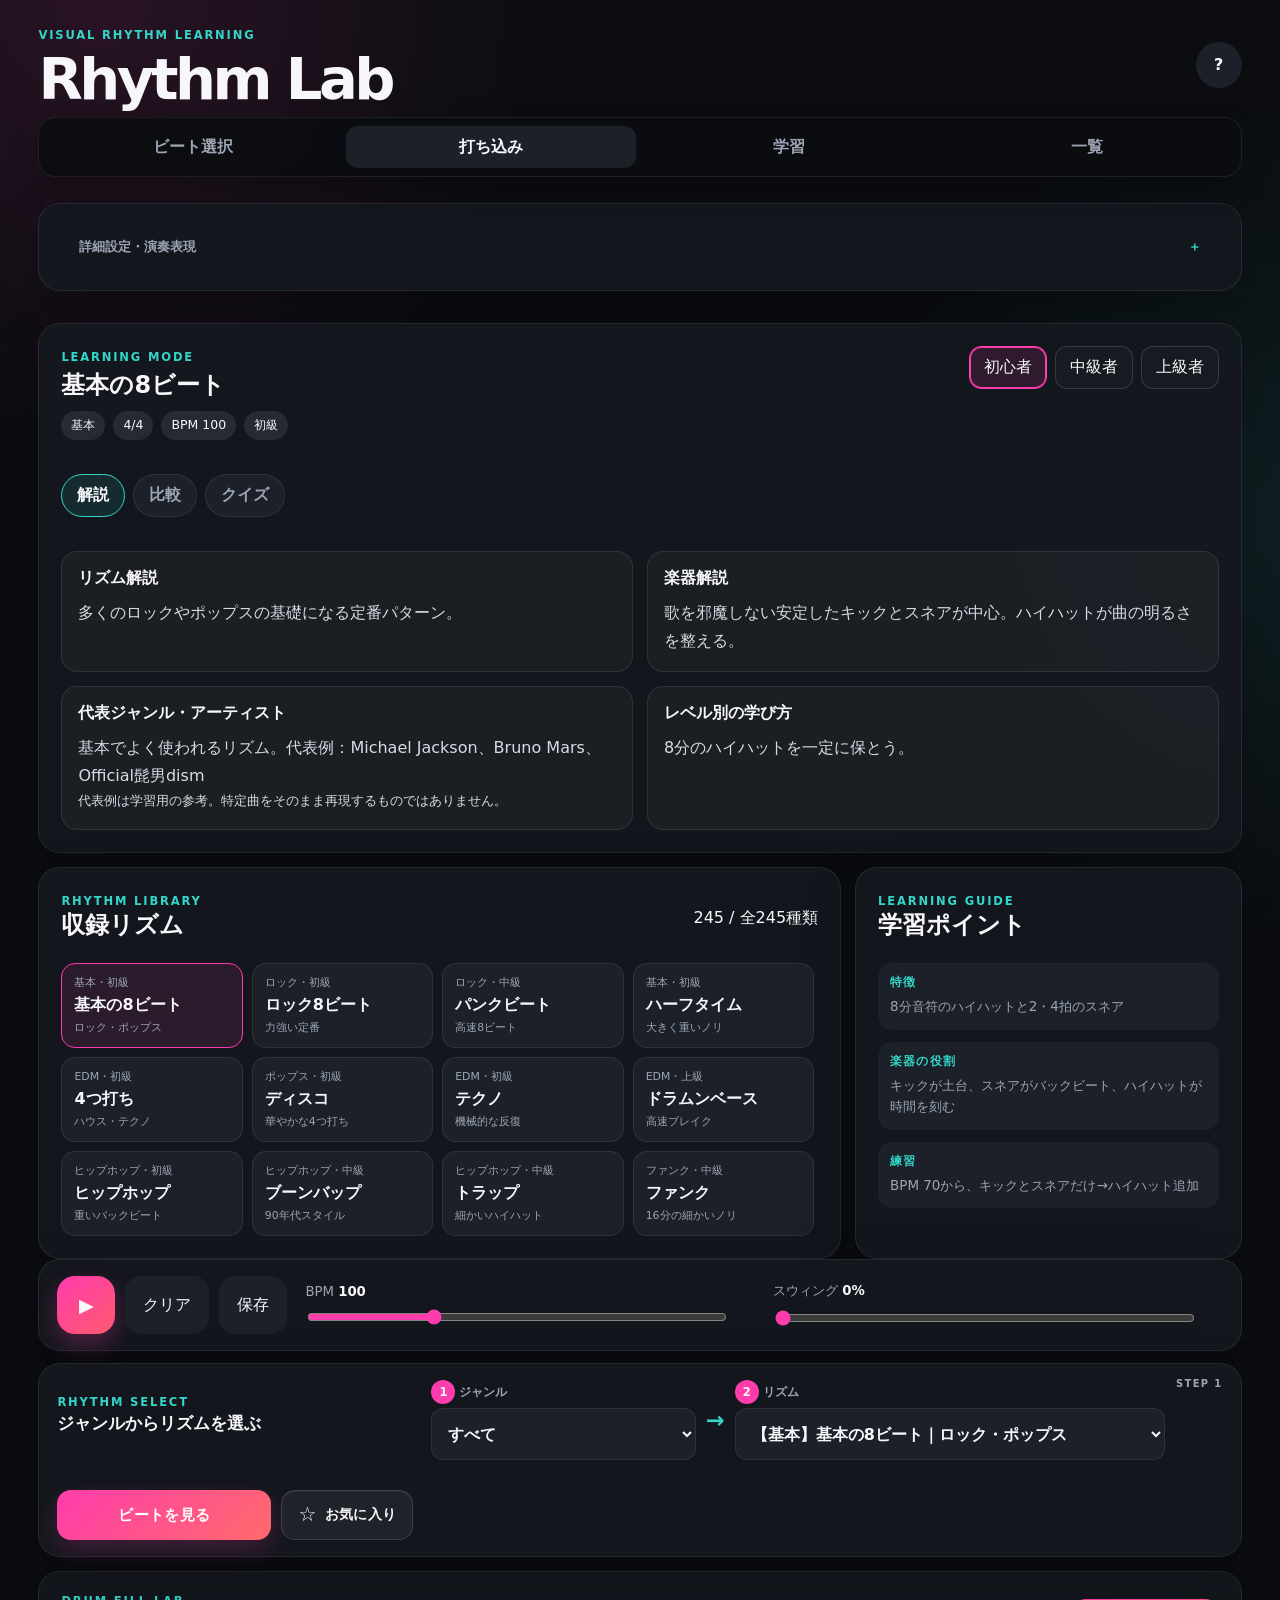
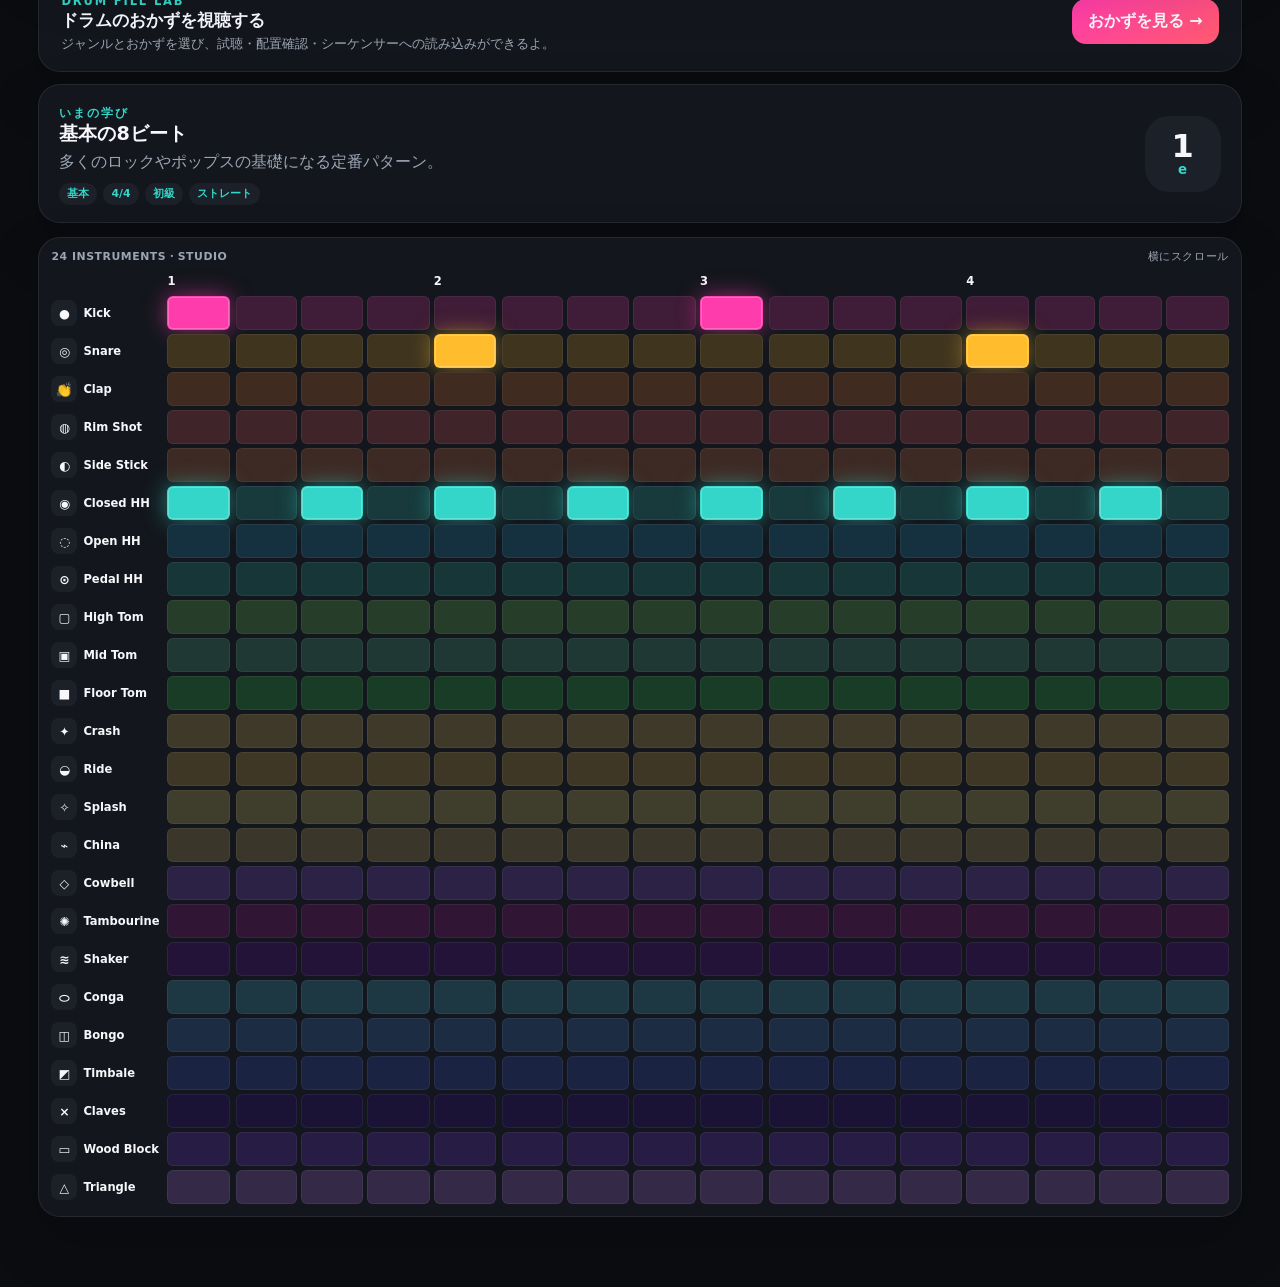
==== index.html @ 7d038de7 "Load expanded sound library" ====
<!doctype html>
<html lang="ja">
<head>
  <meta charset="utf-8">
  <meta name="viewport" content="width=device-width, initial-scale=1, viewport-fit=cover">
  <meta name="theme-color" content="#111318">
  <meta name="description" content="目で見て、聴いて、触って学べるリズム学習ビートマシン">
  <title>Rhythm Lab</title>
  <link rel="stylesheet" href="style.css?v=18">
  <link rel="stylesheet" href="mobile.css?v=18">
  <link rel="stylesheet" href="rhythm-picker.css?v=18">
  <link rel="stylesheet" href="roadmap.css?v=18">
  <link rel="stylesheet" href="performance.css?v=18">
  <link rel="stylesheet" href="learning.css?v=18">
  <link rel="stylesheet" href="ui-cleanup.css?v=18">
  <style>.feature-page-link{display:flex;align-items:center;justify-content:space-between;gap:18px;padding:18px 22px;margin-bottom:14px;text-decoration:none;color:inherit}.feature-page-link p{margin:4px 0 0;color:var(--muted)}.feature-page-link strong:last-child{padding:12px 16px;border-radius:14px;background:linear-gradient(145deg,var(--accent),#ff5a6f);white-space:nowrap}@media(max-width:520px){.feature-page-link{padding:15px;align-items:flex-start}.feature-page-link p{font-size:.78rem}.feature-page-link strong:last-child{padding:10px 12px;font-size:.78rem}}</style>
</head>
<body>
  <div class="app-shell">
    <header class="topbar compact-header"><div><p class="eyebrow">VISUAL RHYTHM LEARNING</p><h1>Rhythm Lab</h1></div><button id="helpButton" class="icon-button" type="button" aria-label="使い方を表示">?</button></header>
    <main>
      <a class="panel feature-page-link" href="fills.html"><div><span class="section-kicker">DRUM FILL LAB</span><h2>選択したビートに合うおかずを生成</h2><p>いま選んでいるリズムを引き継いで、ジャンル・BPM・拍子に合わせたフィルを作るよ。</p></div><strong>開く →</strong></a>
      <section class="panel primary-controls" aria-label="基本操作"><div class="transport-main"><button id="playButton" class="play-button" type="button" aria-label="再生"><span class="play-icon">▶</span><span class="stop-icon">■</span></button><button id="clearButton" class="secondary-button" type="button">クリア</button><button id="saveButton" class="secondary-button" type="button">保存</button></div><label class="control-group bpm-control"><span>BPM <strong id="bpmValue">100</strong></span><input id="bpmInput" type="range" min="50" max="220" value="100"></label><label class="control-group swing-control"><span>スウィング <strong id="swingValue">0%</strong></span><input id="swingInput" type="range" min="0" max="45" value="0"></label></section>
      <section class="panel rhythm-picker simple-picker" aria-label="リズム選択"><div class="picker-title"><span class="section-kicker">RHYTHM SELECT</span><strong>ジャンルからリズムを選ぶ</strong></div><div class="two-stage-picker"><label class="picker-field"><span class="picker-number">1</span><span class="picker-label">ジャンル</span><select id="categorySelect" aria-label="ジャンルを選ぶ"><option value="all">すべて</option></select></label><span class="picker-arrow" aria-hidden="true">→</span><label class="picker-field rhythm-field"><span class="picker-number">2</span><span class="picker-label">リズム</span><select id="presetSelect" aria-label="リズムを選ぶ"></select></label><button id="favoriteButton" class="favorite-button" type="button" aria-pressed="false" aria-label="お気に入り">☆</button></div><button id="viewRhythmButton" class="view-rhythm-button" type="button">リズムを見る</button><input id="presetSearch" type="hidden" value=""></section>
      <section class="lesson-strip panel compact-lesson" aria-live="polite"><div class="lesson-main"><span class="lesson-label">いまの学び</span><h2 id="lessonTitle">自由にビートを作ろう</h2><p id="lessonText">光るマスをタップすると、その位置で音が鳴るよ。</p><div id="lessonTags" class="lesson-tags"></div></div><div class="count-display"><span id="beatCount">1</span><small id="subdivisionCount">e</small></div></section>
      <section class="sequencer-panel panel" aria-label="ステップシーケンサー"><div class="sequencer-toolbar"><strong id="kitSummary">24 INSTRUMENTS</strong><span>横にスクロール</span></div><div id="timeline" class="timeline" aria-hidden="true"></div><div id="sequencer" class="sequencer"></div></section>
      <details class="panel advanced-panel"><summary>詳細設定・演奏表現</summary><div class="advanced-grid"><label class="control-group volume-control"><span>音量 <strong id="volumeValue">80%</strong></span><input id="volumeInput" type="range" min="0" max="100" value="80"></label><label class="select-control"><span>ステップ</span><select id="stepCountSelect"><option value="4">4</option><option value="8">8</option><option value="16" selected>16</option><option value="32">32</option></select></label><label class="select-control"><span>拍子</span><select id="meterSelect"><option value="4/4">4/4</option><option value="3/4">3/4</option><option value="6/8">6/8</option><option value="5/4">5/4</option><option value="7/8">7/8</option></select></label><label class="toggle-control"><input id="metronomeInput" type="checkbox"><span>メトロノーム</span></label></div><div class="performance-controls"><div class="performance-heading"><strong>マスに付ける演奏表現</strong><small>種類を選んでからシーケンサーのマスをタップ</small></div><div class="expression-modes" role="group" aria-label="演奏表現"><button class="expression-button is-selected" data-expression-mode="normal" type="button">通常<span>Normal</span></button><button class="expression-button" data-expression-mode="accent" type="button">アクセント<span>強く鳴らす</span></button><button class="expression-button" data-expression-mode="ghost" type="button">ゴースト<span>弱く鳴らす</span></button><button class="expression-button" data-expression-mode="flam" type="button">フラム<span>2打をずらす</span></button><button class="expression-button" data-expression-mode="roll" type="button">ロール<span>細かく連打</span></button></div><div class="performance-grid"><label class="control-group"><span>ベロシティ <strong id="velocityValue" class="performance-value">100</strong></span><input id="velocityInput" type="range" min="20" max="127" value="100"></label><label class="control-group"><span>Humanize <strong id="humanizeValue" class="performance-value">0%</strong></span><input id="humanizeInput" type="range" min="0" max="100" value="0"></label><label class="select-control"><span>音源ライブラリ</span><select id="drumKitSelect"><option value="studio">Studio</option></select></label></div><div class="expression-legend"><span>白枠＝アクセント</span><span>薄いマス＝ゴースト</span><span>F＝フラム</span><span>R＝ロール</span><span>Closed HHでOpen HHを止める</span></div></div></details>
      <section class="panel learning-hub" aria-label="リズム学習"><div class="learning-header"><div><span class="section-kicker">LEARNING MODE</span><h2 id="learningRhythmTitle">リズム学習</h2><div id="learningMeta" class="learning-meta"></div></div><div class="learning-level-tabs"><button class="learning-level-button is-selected" data-learning-level="beginner">初心者</button><button class="learning-level-button" data-learning-level="intermediate">中級者</button><button class="learning-level-button" data-learning-level="advanced">上級者</button></div></div><div class="learning-grid"><article class="learning-card"><h3>リズム解説</h3><p id="learningRhythmExplanation"></p></article><article class="learning-card"><h3>楽器解説</h3><p id="learningInstrumentExplanation"></p></article><article class="learning-card"><h3>代表ジャンル・アーティスト</h3><p id="learningGenreText"></p><p class="artist-note">代表例は学習用の参考。特定曲をそのまま再現するものではありません。</p></article><article class="learning-card"><h3>レベル別の学び方</h3><p id="learningLevelText"></p></article><article class="learning-card learning-wide"><div class="learning-header"><h3>リズム比較</h3><button id="refreshCompareButton" class="learning-action-button" type="button">別の比較</button></div><div id="compareContent" class="compare-box"></div></article><article class="learning-card learning-wide"><div class="learning-header"><h3>特徴クイズ</h3><button id="newQuizButton" class="learning-action-button" type="button">次の問題</button></div><p id="quizQuestion"></p><div id="quizOptions" class="quiz-options"></div><div id="quizResult" class="quiz-result" aria-live="polite"></div></article></div></section>
      <section class="bottom-grid simplified-bottom"><div class="panel presets-panel"><div class="section-heading"><div><span class="section-kicker">RHYTHM LIBRARY</span><h2>収録リズム</h2></div><span id="rhythmLibrary"></span></div><div id="presetCards" class="preset-cards"></div></div><div class="panel theory-panel"><div class="section-heading"><div><span class="section-kicker">LEARNING GUIDE</span><h2>学習ポイント</h2></div></div><dl class="learning-list"><div><dt>特徴</dt><dd id="featureText">基本の配置を自由に試そう</dd></div><div><dt>楽器の役割</dt><dd id="roleText">キックは土台、スネアは拍の輪郭を作る</dd></div><div><dt>練習</dt><dd id="practiceText">まずはBPM 80から始めよう</dd></div></dl></div></section>
    </main>
  </div>
  <dialog id="rhythmViewDialog" class="rhythm-view-dialog"><div class="rhythm-view-content"><button id="closeRhythmViewButton" class="dialog-close" type="button" aria-label="閉じる">×</button><p class="eyebrow">RHYTHM MAP</p><h2 id="rhythmViewTitle">リズムの配置</h2><p id="rhythmViewDescription" class="rhythm-view-description"></p><div class="rhythm-view-legend"><span><i class="legend-on"></i>鳴る</span><span><i class="legend-off"></i>休み</span></div><div id="rhythmViewGrid" class="rhythm-view-grid"></div></div></dialog>
  <dialog id="helpDialog"><div class="dialog-content"><button id="closeHelpButton" class="dialog-close" type="button">×</button><p class="eyebrow">HOW TO USE</p><h2>使い方</h2><ol><li>リズムを選んで再生・編集</li><li>選択した状態でおかずページを開く</li><li>長さと派手さを選んで生成</li><li>必要なときだけ詳細設定を開く</li></ol><p class="dialog-note">選択中のリズム情報はおかずページへ自動で引き継がれるよ。</p></div></dialog>
  <script src="app.js?v=18"></script><script src="more-presets.js?v=18"></script><script src="expressive-presets.js?v=18"></script><script src="visualizer.js?v=18"></script><script src="performance.js?v=18"></script><script src="sound-library.js?v=18"></script><script src="learning.js?v=18"></script><script src="ui-cleanup.js?v=18"></script><script src="beat-context.js?v=18"></script>
</body>
</html>
---- style.css ----
:root {
  color-scheme: dark;
  --bg: #0b0d11;
  --panel: #15181f;
  --panel-2: #1c2028;
  --text: #f7f7fb;
  --muted: #9da5b4;
  --line: rgba(255, 255, 255, 0.08);
  --accent: #ff3cac;
  --accent-2: #33d6c8;
  --warning: #ffbd2e;
  --green: #38e054;
  --purple: #9c5cff;
  font-family: Inter, ui-sans-serif, system-ui, -apple-system, BlinkMacSystemFont, "Segoe UI", sans-serif;
}

* { box-sizing: border-box; }

body {
  margin: 0;
  min-height: 100vh;
  background:
    radial-gradient(circle at 8% 0%, rgba(255, 60, 172, 0.12), transparent 28rem),
    radial-gradient(circle at 100% 18%, rgba(51, 214, 200, 0.09), transparent 26rem),
    var(--bg);
  color: var(--text);
}

button, input { font: inherit; }
button { color: inherit; }

.app-shell {
  width: min(1500px, 100%);
  margin: 0 auto;
  padding: 24px clamp(14px, 3vw, 42px) 56px;
}

.topbar,
.transport,
.lesson-strip,
.section-heading {
  display: flex;
  align-items: center;
  justify-content: space-between;
  gap: 20px;
}

.topbar { margin-bottom: 18px; }

h1, h2, p { margin-top: 0; }
h1 { margin-bottom: 0; font-size: clamp(2rem, 5vw, 4.6rem); line-height: .9; letter-spacing: -.06em; }
h2 { margin-bottom: 6px; }

.eyebrow,
.section-kicker,
.lesson-label {
  display: inline-block;
  color: var(--accent-2);
  font-size: .72rem;
  font-weight: 800;
  letter-spacing: .16em;
}

.panel {
  border: 1px solid var(--line);
  border-radius: 22px;
  background: rgba(21, 24, 31, 0.92);
  box-shadow: 0 24px 60px rgba(0, 0, 0, .2);
}

.icon-button,
.secondary-button,
.preset-button,
.play-button {
  border: 0;
  cursor: pointer;
  transition: transform .16s ease, filter .16s ease, background .16s ease;
}

button:active { transform: scale(.96); }
button:focus-visible, input:focus-visible { outline: 3px solid rgba(51, 214, 200, .55); outline-offset: 3px; }

.icon-button {
  width: 46px;
  height: 46px;
  border-radius: 50%;
  background: var(--panel-2);
  font-weight: 900;
}

.transport {
  padding: 18px;
  margin-bottom: 14px;
  flex-wrap: wrap;
}

.transport-main { display: flex; gap: 10px; }

.play-button {
  width: 58px;
  height: 58px;
  border-radius: 18px;
  background: linear-gradient(145deg, var(--accent), #ff5a6f);
  box-shadow: 0 10px 24px rgba(255, 60, 172, .28);
  font-size: 1.2rem;
}

.play-button .stop-icon { display: none; }
.play-button.is-playing .play-icon { display: none; }
.play-button.is-playing .stop-icon { display: inline; }

.secondary-button {
  padding: 0 18px;
  border-radius: 16px;
  background: var(--panel-2);
}

.control-group {
  min-width: min(220px, 100%);
  display: grid;
  gap: 8px;
  color: var(--muted);
  font-size: .83rem;
}

.control-group strong { color: var(--text); }
input[type="range"] { width: 100%; accent-color: var(--accent); }

.lesson-strip {
  min-height: 112px;
  padding: 20px 24px;
  margin-bottom: 14px;
}

.lesson-strip p { color: var(--muted); margin-bottom: 0; }

.count-display {
  flex: 0 0 auto;
  width: 76px;
  height: 76px;
  display: grid;
  place-content: center;
  border-radius: 24px;
  background: var(--panel-2);
  text-align: center;
}

.count-display span { font-size: 2rem; font-weight: 900; line-height: 1; }
.count-display small { color: var(--accent-2); font-weight: 800; }

.sequencer-panel {
  overflow-x: auto;
  padding: 18px;
  margin-bottom: 14px;
  scrollbar-color: var(--accent) transparent;
}

.timeline,
.track-row {
  min-width: 980px;
  display: grid;
  grid-template-columns: 138px repeat(16, minmax(42px, 1fr));
  gap: 6px;
}

.timeline { margin-bottom: 8px; color: var(--muted); font-size: .72rem; }
.beat-number { font-weight: 900; color: var(--text); }

.sequencer { display: grid; gap: 8px; }

.track-label {
  display: flex;
  align-items: center;
  gap: 10px;
  padding-right: 10px;
  font-weight: 800;
}

.track-icon {
  width: 38px;
  height: 38px;
  display: grid;
  place-items: center;
  border-radius: 12px;
  background: var(--panel-2);
  font-size: 1.15rem;
}

.step {
  min-height: 54px;
  border: 1px solid rgba(255, 255, 255, .06);
  border-radius: 9px;
  background: color-mix(in srgb, var(--track-color) 19%, #12151b);
  cursor: pointer;
  position: relative;
  transition: transform .08s ease, background .14s ease, box-shadow .14s ease;
}

.step:nth-of-type(4n + 2) { margin-left: 4px; }
.step:hover { filter: brightness(1.18); }
.step.is-active {
  background: var(--track-color);
  box-shadow: inset 0 0 0 1px rgba(255,255,255,.24), 0 0 22px color-mix(in srgb, var(--track-color) 55%, transparent);
}
.step.is-current::after {
  content: "";
  position: absolute;
  inset: -4px;
  border: 2px solid #fff;
  border-radius: 12px;
  pointer-events: none;
}

.bottom-grid {
  display: grid;
  grid-template-columns: 1.35fr .65fr;
  gap: 14px;
}

.presets-panel,
.theory-panel { padding: 22px; }

.preset-buttons {
  display: grid;
  grid-template-columns: repeat(auto-fit, minmax(140px, 1fr));
  gap: 10px;
  margin-top: 18px;
}

.preset-button {
  min-height: 70px;
  padding: 12px;
  border-radius: 16px;
  background: var(--panel-2);
  text-align: left;
  border: 1px solid transparent;
}

.preset-button strong,
.preset-button span { display: block; }
.preset-button span { color: var(--muted); font-size: .76rem; margin-top: 4px; }
.preset-button.is-selected { border-color: var(--accent); background: rgba(255, 60, 172, .1); }

.beat-map {
  display: grid;
  grid-template-columns: repeat(4, 1fr);
  gap: 7px;
  margin: 18px 0;
}

.beat-map div {
  display: grid;
  grid-template-columns: repeat(4, 1fr);
  gap: 3px;
}

.beat-map span,
.beat-map strong {
  display: grid;
  place-items: center;
  aspect-ratio: 1;
  border-radius: 7px;
  background: var(--panel-2);
  font-size: .7rem;
}

.beat-map strong { background: var(--accent); }
.theory-panel p { color: var(--muted); margin-bottom: 0; line-height: 1.75; }

dialog {
  width: min(520px, calc(100% - 28px));
  border: 1px solid var(--line);
  border-radius: 24px;
  padding: 0;
  background: #171a21;
  color: var(--text);
}

dialog::backdrop { background: rgba(0, 0, 0, .72); backdrop-filter: blur(8px); }
.dialog-content { padding: 30px; position: relative; }
.dialog-close { position: absolute; top: 14px; right: 14px; border: 0; background: transparent; color: white; font-size: 1.7rem; cursor: pointer; }
.dialog-content li { margin: 12px 0; line-height: 1.6; }
.dialog-note { color: var(--muted); margin-bottom: 0; }

@media (max-width: 820px) {
  .app-shell { padding-top: 18px; }
  .topbar { align-items: flex-start; }
  .transport { align-items: stretch; }
  .control-group { flex: 1 1 180px; }
  .volume-control { display: none; }
  .lesson-strip { align-items: flex-start; }
  .lesson-strip p { font-size: .88rem; }
  .count-display { width: 62px; height: 62px; border-radius: 18px; }
  .bottom-grid { grid-template-columns: 1fr; }
}

@media (max-width: 520px) {
  h1 { font-size: 2.55rem; }
  .eyebrow { font-size: .62rem; }
  .transport-main { width: 100%; }
  .secondary-button { flex: 1; }
  .lesson-strip { padding: 17px; }
  .lesson-strip h2 { font-size: 1.08rem; }
  .lesson-strip p { max-width: 250px; }
  .sequencer-panel { padding: 12px; border-radius: 18px; }
  .timeline, .track-row { min-width: 830px; grid-template-columns: 112px repeat(16, 39px); gap: 5px; }
  .step { min-height: 48px; }
  .track-label { font-size: .82rem; }
  .track-icon { width: 32px; height: 32px; }
}
---- mobile.css ----
@media (max-width: 520px) {
  body { overflow-x: hidden; }
  .app-shell { padding: 12px 8px 36px; }
  .topbar { margin-bottom: 10px; padding: 0 4px; }
  h1 { font-size: 2.1rem; }
  .eyebrow { display: none; }
  .icon-button { width: 40px; height: 40px; }

  .transport {
    display: grid;
    grid-template-columns: 1fr 1fr;
    gap: 12px;
    padding: 12px;
    border-radius: 16px;
  }
  .transport-main { grid-column: 1 / -1; width: 100%; }
  .play-button { width: 54px; height: 54px; border-radius: 15px; }
  .secondary-button { flex: 1; }
  .control-group { min-width: 0; width: 100%; }
  .control-group span { font-size: .78rem; }

  .lesson-strip {
    min-height: 0;
    padding: 14px;
    gap: 10px;
    border-radius: 16px;
  }
  .lesson-strip h2 { font-size: 1rem; margin-bottom: 4px; }
  .lesson-strip p { max-width: none; font-size: .78rem; line-height: 1.45; }
  .lesson-label { font-size: .58rem; }
  .count-display { width: 54px; height: 54px; border-radius: 15px; }
  .count-display span { font-size: 1.55rem; }

  .sequencer-panel {
    margin-left: -8px;
    margin-right: -8px;
    padding: 10px 8px 14px;
    border-left: 0;
    border-right: 0;
    border-radius: 0;
    scroll-snap-type: x proximity;
    -webkit-overflow-scrolling: touch;
  }
  .timeline, .track-row {
    min-width: 676px;
    grid-template-columns: 52px repeat(16, 34px);
    gap: 4px;
  }
  .timeline > div:first-child,
  .track-label {
    position: sticky;
    left: 0;
    z-index: 4;
    background: #15181f;
  }
  .timeline > div:first-child::after {
    content: "横にスワイプ";
    display: block;
    width: 46px;
    color: var(--muted);
    font-size: .52rem;
    line-height: 1.1;
  }
  .track-label {
    justify-content: center;
    padding: 0 5px 0 0;
    box-shadow: 8px 0 12px rgba(11, 13, 17, .75);
  }
  .track-label > span:last-child { display: none; }
  .track-icon { width: 36px; height: 36px; border-radius: 10px; font-size: 1rem; }
  .step { min-height: 44px; border-radius: 8px; touch-action: manipulation; }
  .step:nth-of-type(4n + 2) { margin-left: 3px; }

  .presets-panel, .theory-panel { padding: 16px; border-radius: 16px; }
  .preset-buttons {
    display: flex;
    overflow-x: auto;
    gap: 8px;
    margin: 12px -4px 0;
    padding: 0 4px 6px;
    scroll-snap-type: x mandatory;
  }
  .preset-button {
    flex: 0 0 132px;
    min-height: 62px;
    scroll-snap-align: start;
  }
  .preset-button strong { font-size: .86rem; }
  .preset-button span { font-size: .68rem; }
  .theory-panel { display: none; }
}
---- rhythm-picker.css ----
.rhythm-picker{display:grid;grid-template-columns:minmax(150px,.45fr) minmax(240px,1fr);align-items:center;gap:18px;padding:18px 22px;margin-bottom:14px}.rhythm-picker label{display:grid;gap:4px}.rhythm-picker label strong{font-size:1.05rem}.rhythm-picker select{width:100%;min-height:52px;border:1px solid rgba(255,255,255,.12);border-radius:15px;padding:0 44px 0 16px;background:#1c2028;color:#f7f7fb;font:inherit;font-weight:800;cursor:pointer;outline:none}.rhythm-picker select:focus{border-color:#33d6c8;box-shadow:0 0 0 3px rgba(51,214,200,.18)}.rhythm-library{margin-top:14px;padding:14px 16px;border-radius:14px;background:#1c2028;color:#9da5b4;line-height:1.7}.rhythm-library::first-line{color:#f7f7fb;font-weight:800}@media(max-width:520px){.rhythm-picker{grid-template-columns:1fr;gap:10px;padding:12px;border-radius:16px}.rhythm-picker label{display:flex;align-items:center;justify-content:space-between}.rhythm-picker label strong{font-size:.94rem}.rhythm-picker .section-kicker{font-size:.56rem}.rhythm-picker select{min-height:50px;font-size:.92rem;padding-left:13px}.rhythm-library{font-size:.78rem;margin-top:10px;padding:11px 12px}.presets-panel{display:block}}
---- roadmap.css ----
.compact-header{margin-bottom:12px}.compact-header h1{font-size:clamp(2rem,5vw,3.6rem)}.primary-controls{display:grid;grid-template-columns:auto minmax(180px,1fr) minmax(180px,1fr);align-items:center;gap:18px;padding:16px 18px;margin-bottom:12px}.bpm-control,.swing-control{max-width:420px}.simple-picker{padding:16px 18px;margin-bottom:12px}.picker-title{display:grid;gap:3px;margin-bottom:12px}.two-stage-picker{display:grid;grid-template-columns:minmax(150px,.8fr) auto minmax(220px,1.3fr) 48px;gap:10px;align-items:end}.picker-field{display:grid;grid-template-columns:24px 1fr;gap:5px 8px;align-items:center}.picker-field select{grid-column:1/-1;width:100%;border:1px solid var(--line);border-radius:12px;background:var(--panel-2);color:var(--text);padding:12px}.picker-number{display:grid;place-items:center;width:24px;height:24px;border-radius:50%;background:var(--accent);font-size:.72rem;font-weight:900}.picker-label{color:var(--muted);font-size:.78rem;font-weight:800}.picker-arrow{align-self:center;color:var(--accent-2);font-size:1.4rem;font-weight:900}.favorite-button{height:44px;border:1px solid var(--line);border-radius:12px;background:var(--panel-2);color:var(--warning);font-size:1.25rem;cursor:pointer}.favorite-button[aria-pressed=true]{border-color:var(--warning);background:rgba(255,189,46,.12)}.view-rhythm-button{width:100%;margin-top:12px;padding:13px 16px;border:0;border-radius:14px;background:linear-gradient(135deg,var(--accent),#ff6b6b);color:#fff;font-weight:900;cursor:pointer;box-shadow:0 10px 24px rgba(255,60,172,.2)}.advanced-panel{margin-top:12px}.advanced-panel>summary{cursor:pointer;color:var(--muted);font-weight:800;font-size:.82rem}.compact-lesson{min-height:auto;padding:17px 20px}.compact-lesson h2{font-size:1.2rem;margin-bottom:5px}.lesson-main{min-width:0}.lesson-tags{display:flex;flex-wrap:wrap;gap:6px;margin-top:10px}.lesson-tags span{padding:4px 8px;border-radius:999px;background:var(--panel-2);color:var(--accent-2);font-size:.68rem;font-weight:800}.sequencer-toolbar{display:flex;justify-content:space-between;gap:12px;margin-bottom:8px;color:var(--muted);font-size:.68rem;letter-spacing:.05em}.timeline,.track-row{grid-template-columns:112px repeat(var(--steps),minmax(32px,1fr));gap:4px}.sequencer{gap:4px}.track-label{gap:6px;padding-right:5px;font-size:.72rem;line-height:1.05;white-space:nowrap;overflow:hidden}.track-icon{width:26px;height:26px;border-radius:8px;font-size:.78rem;flex:0 0 26px}.step{min-height:34px;border-radius:6px}.step:nth-of-type(4n + 2){margin-left:2px}.step.is-current::after{inset:-2px;border-width:1px;border-radius:8px}.sequencer-panel{padding:12px}.advanced-panel{padding:16px 18px;margin-bottom:12px}.advanced-panel[open]>summary{margin-bottom:15px;color:var(--text)}.advanced-grid{display:grid;grid-template-columns:repeat(4,minmax(130px,1fr));gap:14px;align-items:end}.select-control{display:grid;gap:6px;color:var(--muted);font-size:.78rem}.select-control select{width:100%;border:1px solid var(--line);border-radius:12px;background:var(--panel-2);color:var(--text);padding:12px}.toggle-control{display:flex;align-items:center;gap:8px;min-height:44px;color:var(--muted);font-size:.82rem}.preset-cards{display:grid;grid-template-columns:repeat(auto-fit,minmax(150px,1fr));gap:9px;margin-top:16px}.preset-card{padding:12px;border:1px solid var(--line);border-radius:14px;background:var(--panel-2);color:var(--text);text-align:left;cursor:pointer}.preset-card span,.preset-card small{display:block;color:var(--muted);font-size:.68rem}.preset-card strong{display:block;margin:5px 0}.preset-card.is-selected{border-color:var(--accent);background:rgba(255,60,172,.1)}.learning-list{display:grid;gap:12px;margin:16px 0 0}.learning-list div{padding:12px;border-radius:14px;background:var(--panel-2)}.learning-list dt{color:var(--accent-2);font-size:.72rem;font-weight:900;letter-spacing:.1em}.learning-list dd{margin:6px 0 0;color:var(--muted);line-height:1.6;font-size:.84rem}.simplified-bottom{margin-top:0}.rhythm-view-dialog{width:min(1100px,calc(100% - 20px));max-height:90vh}.rhythm-view-content{padding:26px;position:relative;overflow:auto;max-height:90vh}.rhythm-view-description{color:var(--muted);line-height:1.6}.rhythm-view-legend{display:flex;gap:16px;margin:14px 0;color:var(--muted);font-size:.78rem}.rhythm-view-legend span{display:flex;align-items:center;gap:6px}.rhythm-view-legend i{width:14px;height:14px;border-radius:4px;background:#20242c}.rhythm-view-legend .legend-on{background:var(--accent)}.rhythm-view-grid{overflow-x:auto;padding-bottom:8px}.rhythm-view-timeline,.rhythm-view-row{min-width:max-content;display:grid;grid-template-columns:120px repeat(var(--view-steps),34px);gap:4px}.rhythm-view-timeline{margin-bottom:6px;color:var(--muted);font-size:.65rem}.rhythm-view-timeline span{display:grid;place-items:center;min-height:22px}.rhythm-view-timeline .is-beat{color:#fff;font-weight:900}.rhythm-view-row{margin-bottom:5px}.rhythm-view-label{display:flex;align-items:center;gap:8px;padding-right:6px;font-size:.75rem}.rhythm-view-label>span{display:grid;place-items:center;width:26px;height:26px;border-radius:7px;background:var(--panel-2)}.rhythm-view-cell{display:grid;place-items:center;min-height:34px;border-radius:7px;background:#20242c;color:#fff;font-size:.62rem}.rhythm-view-cell.is-on{background:var(--track-color);box-shadow:0 0 14px color-mix(in srgb,var(--track-color) 45%,transparent)}@media(max-width:900px){.primary-controls{grid-template-columns:auto 1fr}.swing-control{grid-column:2}.advanced-grid{grid-template-columns:1fr 1fr}.toggle-control{grid-column:1/-1}.sequencer-toolbar{align-items:flex-start}}@media(max-width:620px){.app-shell{padding-left:8px;padding-right:8px}.primary-controls{grid-template-columns:1fr;gap:14px}.swing-control{grid-column:auto}.transport-main{width:100%}.play-button{flex:0 0 58px}.secondary-button{flex:1}.two-stage-picker{grid-template-columns:1fr 28px 1fr 44px;gap:7px}.picker-field{grid-template-columns:20px 1fr;gap:4px 6px}.picker-number{width:20px;height:20px;font-size:.64rem}.picker-field select{padding:10px 8px;font-size:.8rem}.picker-arrow{font-size:1.1rem}.compact-lesson{align-items:flex-start}.compact-lesson .count-display{width:52px;height:52px}.timeline,.track-row{grid-template-columns:82px repeat(var(--steps),30px);gap:3px;min-width:max-content}.track-label{font-size:.62rem;gap:4px;padding-right:2px}.track-icon{width:22px;height:22px;flex-basis:22px;border-radius:6px;font-size:.68rem}.step{min-height:30px;border-radius:5px}.sequencer{gap:3px}.sequencer-panel{padding:8px}.advanced-grid{grid-template-columns:1fr}.toggle-control{grid-column:auto}.preset-cards{grid-template-columns:1fr 1fr}.simplified-bottom{grid-template-columns:1fr}.theory-panel{order:-1}.rhythm-view-content{padding:20px 12px}.rhythm-view-timeline,.rhythm-view-row{grid-template-columns:84px repeat(var(--view-steps),28px);gap:3px}.rhythm-view-cell{min-height:28px}.rhythm-view-label{font-size:.62rem;gap:4px}.rhythm-view-label>span{width:22px;height:22px}}@media(max-width:430px){.two-stage-picker{grid-template-columns:1fr}.picker-arrow{display:none}.favorite-button{width:100%}}
---- performance.css ----
.performance-controls{margin-top:14px;padding-top:14px;border-top:1px solid rgba(255,255,255,.08)}
.performance-heading{display:flex;align-items:center;justify-content:space-between;gap:12px;margin-bottom:12px}.performance-heading strong{font-size:.95rem}.performance-heading small{color:var(--muted,#969cab)}
.expression-modes{display:grid;grid-template-columns:repeat(5,minmax(76px,1fr));gap:8px;margin-bottom:12px}.expression-button{min-height:42px;border:1px solid rgba(255,255,255,.12);border-radius:12px;background:rgba(255,255,255,.045);color:inherit;font-weight:700;cursor:pointer}.expression-button.is-selected{border-color:#ff3cac;background:rgba(255,60,172,.16);box-shadow:0 0 0 1px rgba(255,60,172,.25) inset}.expression-button span{display:block;font-size:.68rem;font-weight:500;opacity:.72;margin-top:2px}
.performance-grid{display:grid;grid-template-columns:repeat(3,minmax(150px,1fr));gap:12px}.performance-grid label{min-width:0}.performance-value{font-variant-numeric:tabular-nums}
.step[data-expression="accent"]{box-shadow:inset 0 0 0 2px #fff,0 0 10px var(--track-color)}.step[data-expression="ghost"]{opacity:.48}.step[data-expression="flam"]::after{content:'F';font-size:.56rem;font-weight:900}.step[data-expression="roll"]::after{content:'R';font-size:.56rem;font-weight:900}.step[data-velocity-level="high"]{transform:scale(.96)}.step[data-velocity-level="low"]{opacity:.62}.step.is-current{transform:translateY(-2px)}
.expression-legend{display:flex;flex-wrap:wrap;gap:8px;margin-top:10px;color:var(--muted,#969cab);font-size:.74rem}.expression-legend span{padding:5px 8px;border-radius:999px;background:rgba(255,255,255,.05)}
@media(max-width:760px){.expression-modes{grid-template-columns:repeat(2,1fr)}.expression-button:first-child{grid-column:1/-1}.performance-grid{grid-template-columns:1fr}.performance-heading{align-items:flex-start;flex-direction:column}.performance-controls{padding-top:12px}}
---- learning.css ----
.learning-hub{display:grid;gap:18px;margin-top:18px}.learning-header{display:flex;justify-content:space-between;gap:16px;align-items:flex-start}.learning-header h2{margin:.25rem 0 0}.learning-level-tabs,.learning-actions{display:flex;flex-wrap:wrap;gap:8px}.learning-level-button,.learning-action-button,.quiz-option{border:1px solid rgba(255,255,255,.14);background:#171a20;color:#f7f8fb;border-radius:12px;padding:10px 14px;cursor:pointer}.learning-level-button.is-selected,.learning-action-button.is-selected,.quiz-option.is-correct{border-color:#ff3cac;box-shadow:0 0 0 1px #ff3cac inset;background:rgba(255,60,172,.12)}.learning-grid{display:grid;grid-template-columns:repeat(2,minmax(0,1fr));gap:14px}.learning-card{background:rgba(255,255,255,.035);border:1px solid rgba(255,255,255,.09);border-radius:16px;padding:16px}.learning-card h3{margin:0 0 10px;font-size:1rem}.learning-card p{margin:0;line-height:1.75;color:#d8dbe3}.learning-card ul{margin:0;padding-left:1.2rem;color:#d8dbe3;line-height:1.75}.learning-wide{grid-column:1/-1}.compare-box{display:grid;grid-template-columns:1fr auto 1fr;gap:14px;align-items:center}.compare-rhythm{border:1px solid rgba(255,255,255,.1);border-radius:14px;padding:14px}.compare-rhythm strong{display:block;margin-bottom:6px}.compare-vs{font-weight:800;color:#ffbd2e}.quiz-options{display:grid;gap:8px;margin-top:12px}.quiz-result{min-height:1.5em;margin-top:10px;font-weight:700}.quiz-option:disabled{cursor:default;opacity:.85}.learning-meta{display:flex;flex-wrap:wrap;gap:8px;margin-top:10px}.learning-meta span{background:#252a33;border-radius:999px;padding:6px 10px;font-size:.78rem}.artist-note{font-size:.82rem;color:#aeb4c1;margin-top:8px}@media(max-width:760px){.learning-header{display:grid}.learning-grid{grid-template-columns:1fr}.learning-wide{grid-column:auto}.compare-box{grid-template-columns:1fr}.compare-vs{text-align:center}}
---- ui-cleanup.css ----
.section-nav{position:sticky;top:8px;z-index:30;display:grid;grid-template-columns:repeat(4,1fr);gap:8px;margin:0 0 14px;padding:8px;border:1px solid var(--line);border-radius:18px;background:rgba(11,13,17,.88);backdrop-filter:blur(16px);box-shadow:0 12px 28px rgba(0,0,0,.22)}.section-nav button{min-height:42px;border:0;border-radius:12px;background:transparent;color:var(--muted);font-weight:800;cursor:pointer}.section-nav button:hover,.section-nav button.is-active{background:var(--panel-2);color:var(--text)}.primary-controls{margin-bottom:14px}.rhythm-picker{margin-bottom:14px}.sequencer-toolbar{position:sticky;left:0;display:flex;justify-content:space-between;align-items:center;gap:12px;margin-bottom:10px}.advanced-panel{margin-bottom:14px}.advanced-panel summary{padding:18px 22px;cursor:pointer;font-weight:900;list-style:none}.advanced-panel summary::-webkit-details-marker{display:none}.advanced-panel summary::after{content:'＋';float:right;color:var(--accent-2)}.advanced-panel[open] summary::after{content:'−'}.advanced-panel>.advanced-grid,.advanced-panel>.performance-controls{margin-left:18px;margin-right:18px}.advanced-panel>.performance-controls{margin-bottom:18px}.learning-hub{padding:22px;margin-bottom:14px}.learning-mode-switch{display:flex;gap:8px;flex-wrap:wrap;margin:16px 0}.learning-mode-switch button{border:1px solid var(--line);border-radius:999px;background:var(--panel-2);padding:10px 15px;color:var(--muted);font-weight:800;cursor:pointer}.learning-mode-switch button.is-selected{border-color:var(--accent-2);color:var(--text);background:rgba(51,214,200,.1)}.learning-card[hidden]{display:none!important}.library-toggle{display:none;width:100%;margin-top:12px;border:1px solid var(--line);border-radius:14px;background:var(--panel-2);padding:12px;color:var(--text);font-weight:800}.bottom-grid{margin-top:0}.preset-cards{max-height:440px;overflow:auto;padding-right:4px}.panel-anchor{scroll-margin-top:82px}@media(max-width:820px){.section-nav{top:6px;grid-template-columns:repeat(4,1fr);padding:6px;border-radius:15px}.section-nav button{min-height:38px;font-size:.76rem}.learning-hub{padding:17px}.learning-header{align-items:flex-start}.learning-level-tabs{width:100%;overflow-x:auto;flex-wrap:nowrap}.advanced-panel summary{padding:15px 17px}.preset-cards{max-height:360px}}@media(max-width:520px){.section-nav{margin-left:-2px;margin-right:-2px}.section-nav button{font-size:.68rem;padding:4px}.primary-controls{margin-bottom:10px}.rhythm-picker{margin-bottom:10px}.lesson-strip{margin-bottom:10px}.advanced-panel{border-radius:16px;margin-bottom:10px}.advanced-panel>.advanced-grid,.advanced-panel>.performance-controls{margin-left:12px;margin-right:12px}.learning-hub{border-radius:16px;padding:14px;margin-bottom:10px}.learning-header{display:grid;gap:10px}.learning-mode-switch{display:grid;grid-template-columns:repeat(3,1fr);margin:12px 0}.learning-mode-switch button{padding:9px 6px;font-size:.72rem}.learning-grid{display:block}.learning-card{margin-bottom:10px}.learning-card:last-child{margin-bottom:0}.library-toggle{display:block}.presets-panel.is-collapsed .preset-cards{display:none}.presets-panel.is-collapsed .library-toggle::after{content:'を開く'}.presets-panel:not(.is-collapsed) .library-toggle::after{content:'を閉じる'}.preset-cards{max-height:none}.bottom-grid{gap:10px}}
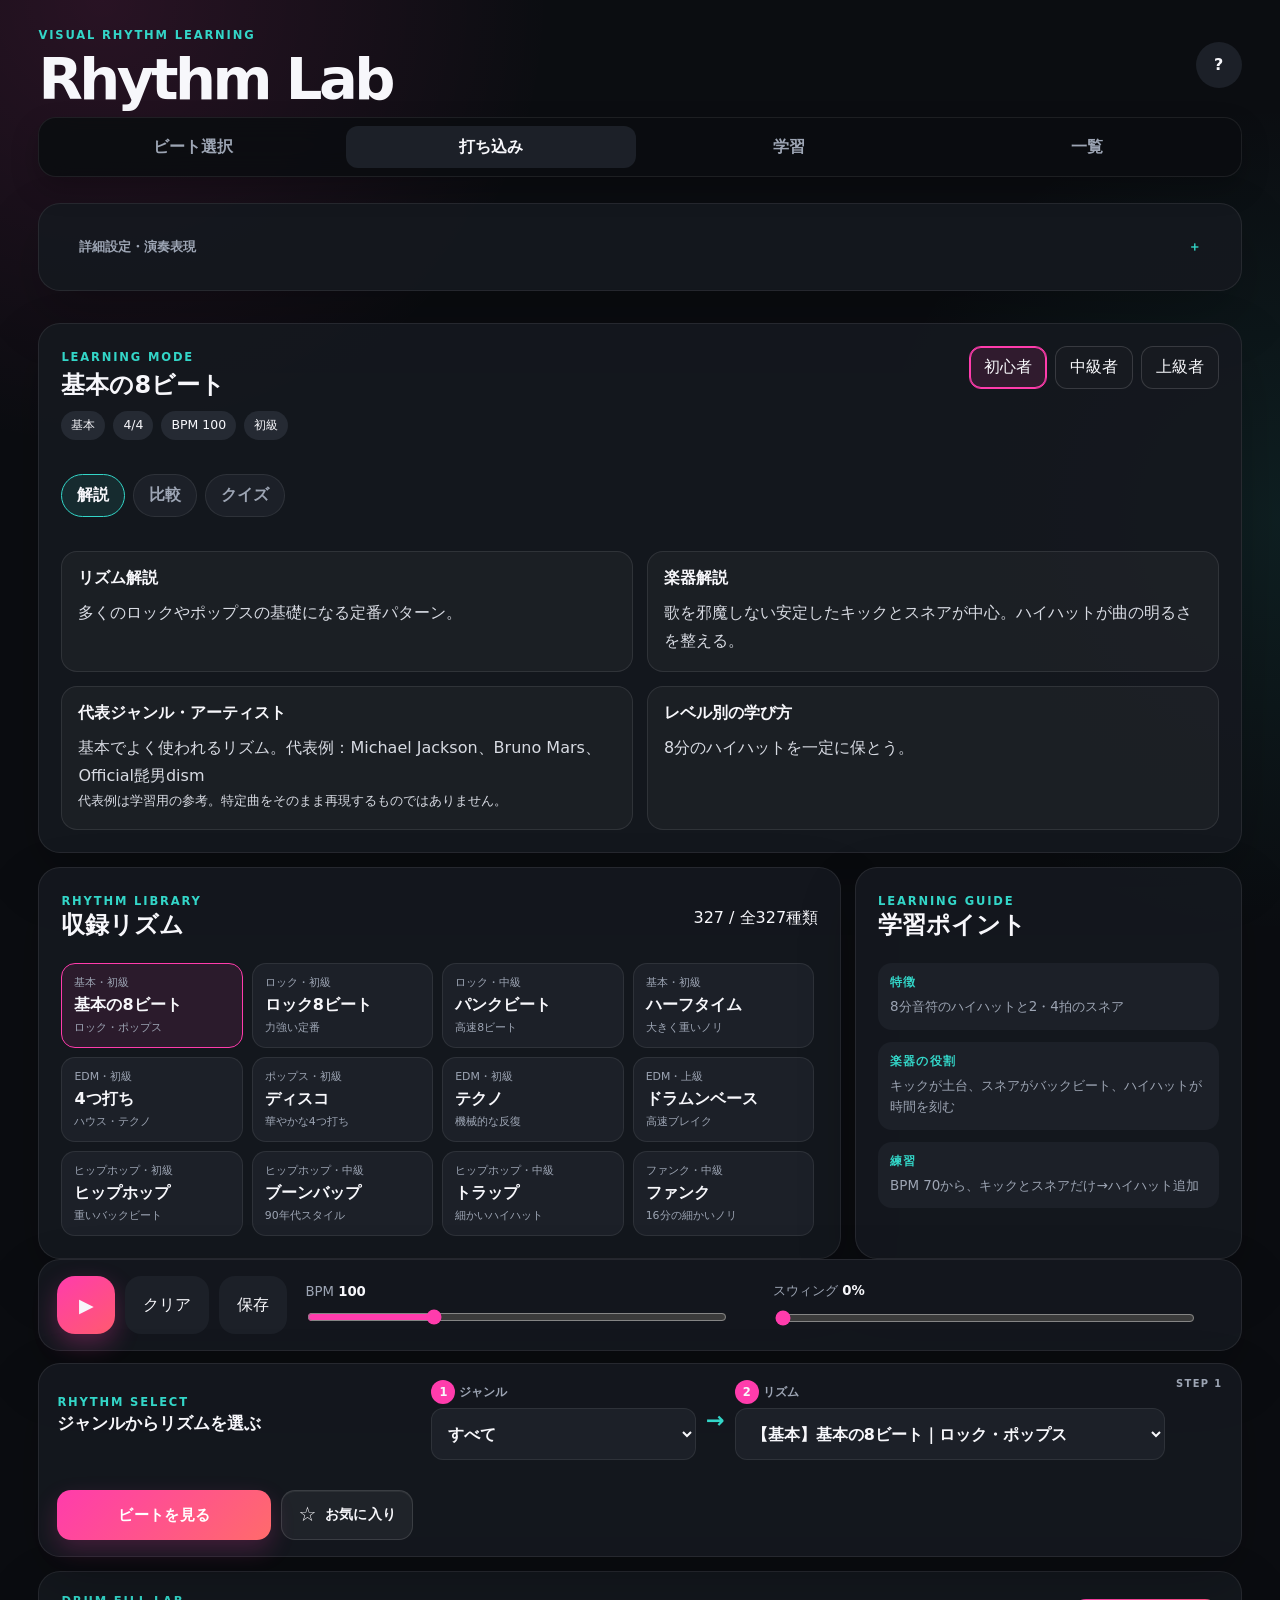
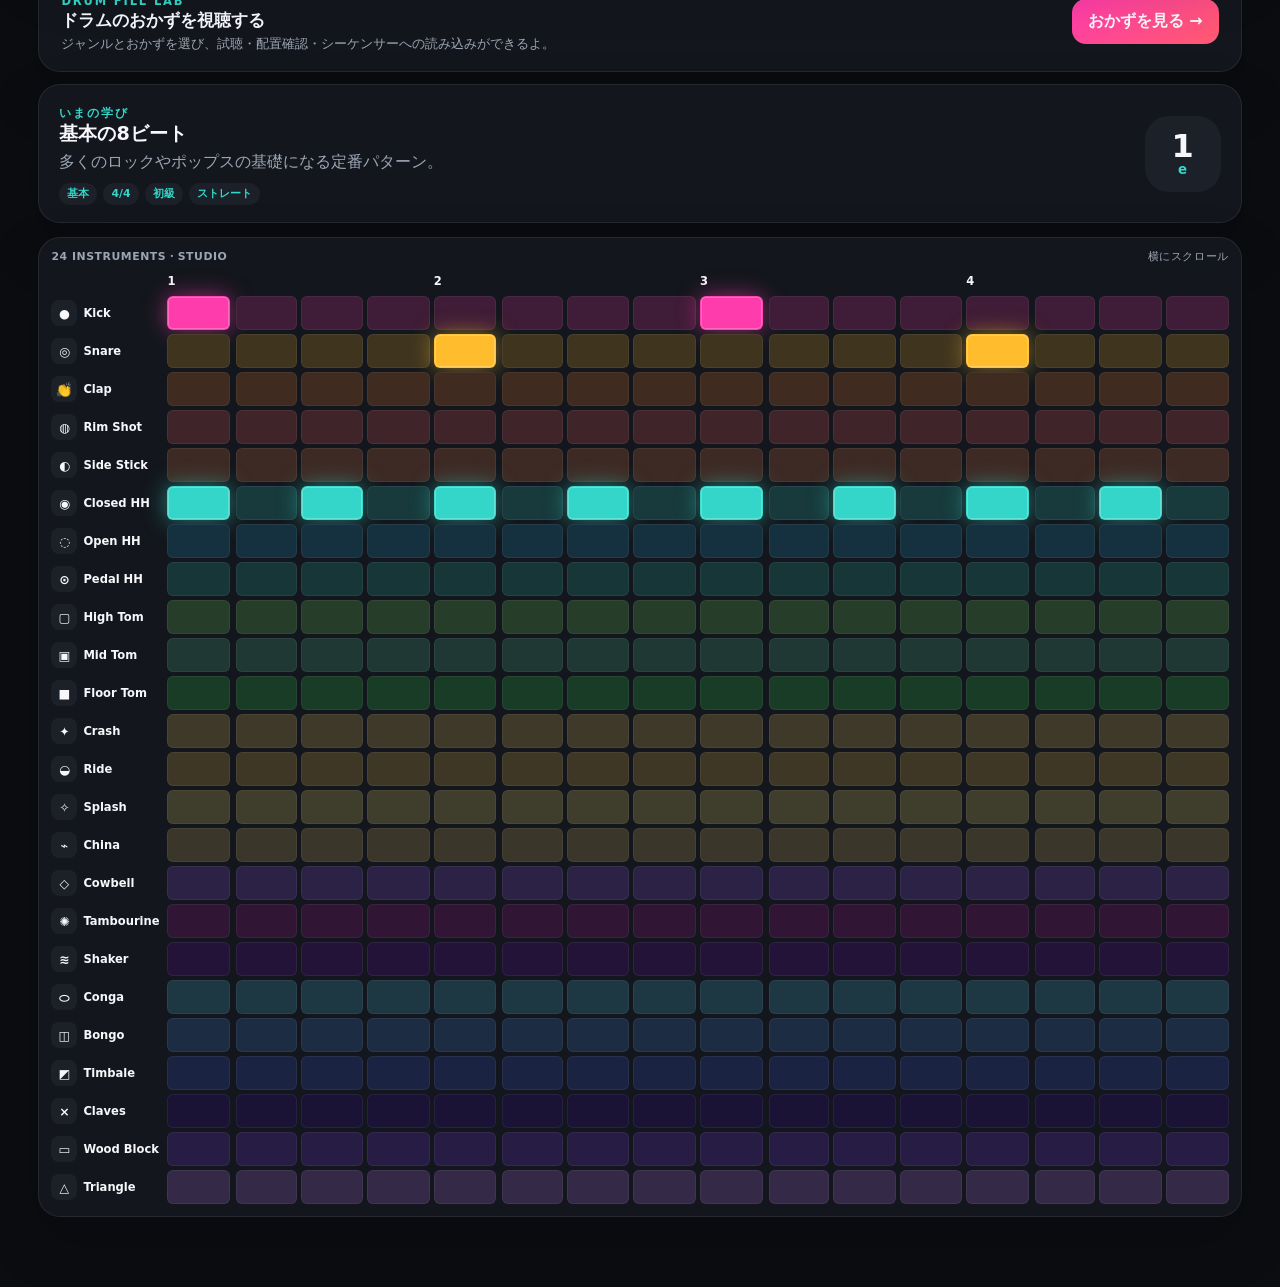
==== commit 5bf0a6ce: "Load expanded beat library" ====
--- a/index.html
+++ b/index.html
@@ -6,13 +6,13 @@
   <meta name="theme-color" content="#111318">
   <meta name="description" content="目で見て、聴いて、触って学べるリズム学習ビートマシン">
   <title>Rhythm Lab</title>
-  <link rel="stylesheet" href="style.css?v=18">
-  <link rel="stylesheet" href="mobile.css?v=18">
-  <link rel="stylesheet" href="rhythm-picker.css?v=18">
-  <link rel="stylesheet" href="roadmap.css?v=18">
-  <link rel="stylesheet" href="performance.css?v=18">
-  <link rel="stylesheet" href="learning.css?v=18">
-  <link rel="stylesheet" href="ui-cleanup.css?v=18">
+  <link rel="stylesheet" href="style.css?v=19">
+  <link rel="stylesheet" href="mobile.css?v=19">
+  <link rel="stylesheet" href="rhythm-picker.css?v=19">
+  <link rel="stylesheet" href="roadmap.css?v=19">
+  <link rel="stylesheet" href="performance.css?v=19">
+  <link rel="stylesheet" href="learning.css?v=19">
+  <link rel="stylesheet" href="ui-cleanup.css?v=19">
   <style>.feature-page-link{display:flex;align-items:center;justify-content:space-between;gap:18px;padding:18px 22px;margin-bottom:14px;text-decoration:none;color:inherit}.feature-page-link p{margin:4px 0 0;color:var(--muted)}.feature-page-link strong:last-child{padding:12px 16px;border-radius:14px;background:linear-gradient(145deg,var(--accent),#ff5a6f);white-space:nowrap}@media(max-width:520px){.feature-page-link{padding:15px;align-items:flex-start}.feature-page-link p{font-size:.78rem}.feature-page-link strong:last-child{padding:10px 12px;font-size:.78rem}}</style>
 </head>
 <body>
@@ -31,6 +31,6 @@
   </div>
   <dialog id="rhythmViewDialog" class="rhythm-view-dialog"><div class="rhythm-view-content"><button id="closeRhythmViewButton" class="dialog-close" type="button" aria-label="閉じる">×</button><p class="eyebrow">RHYTHM MAP</p><h2 id="rhythmViewTitle">リズムの配置</h2><p id="rhythmViewDescription" class="rhythm-view-description"></p><div class="rhythm-view-legend"><span><i class="legend-on"></i>鳴る</span><span><i class="legend-off"></i>休み</span></div><div id="rhythmViewGrid" class="rhythm-view-grid"></div></div></dialog>
   <dialog id="helpDialog"><div class="dialog-content"><button id="closeHelpButton" class="dialog-close" type="button">×</button><p class="eyebrow">HOW TO USE</p><h2>使い方</h2><ol><li>リズムを選んで再生・編集</li><li>選択した状態でおかずページを開く</li><li>長さと派手さを選んで生成</li><li>必要なときだけ詳細設定を開く</li></ol><p class="dialog-note">選択中のリズム情報はおかずページへ自動で引き継がれるよ。</p></div></dialog>
-  <script src="app.js?v=18"></script><script src="more-presets.js?v=18"></script><script src="expressive-presets.js?v=18"></script><script src="visualizer.js?v=18"></script><script src="performance.js?v=18"></script><script src="sound-library.js?v=18"></script><script src="learning.js?v=18"></script><script src="ui-cleanup.js?v=18"></script><script src="beat-context.js?v=18"></script>
+  <script src="app.js?v=19"></script><script src="more-presets.js?v=19"></script><script src="added-beats.js?v=19"></script><script src="expressive-presets.js?v=19"></script><script src="visualizer.js?v=19"></script><script src="performance.js?v=19"></script><script src="sound-library.js?v=19"></script><script src="learning.js?v=19"></script><script src="ui-cleanup.js?v=19"></script><script src="beat-context.js?v=19"></script>
 </body>
 </html>
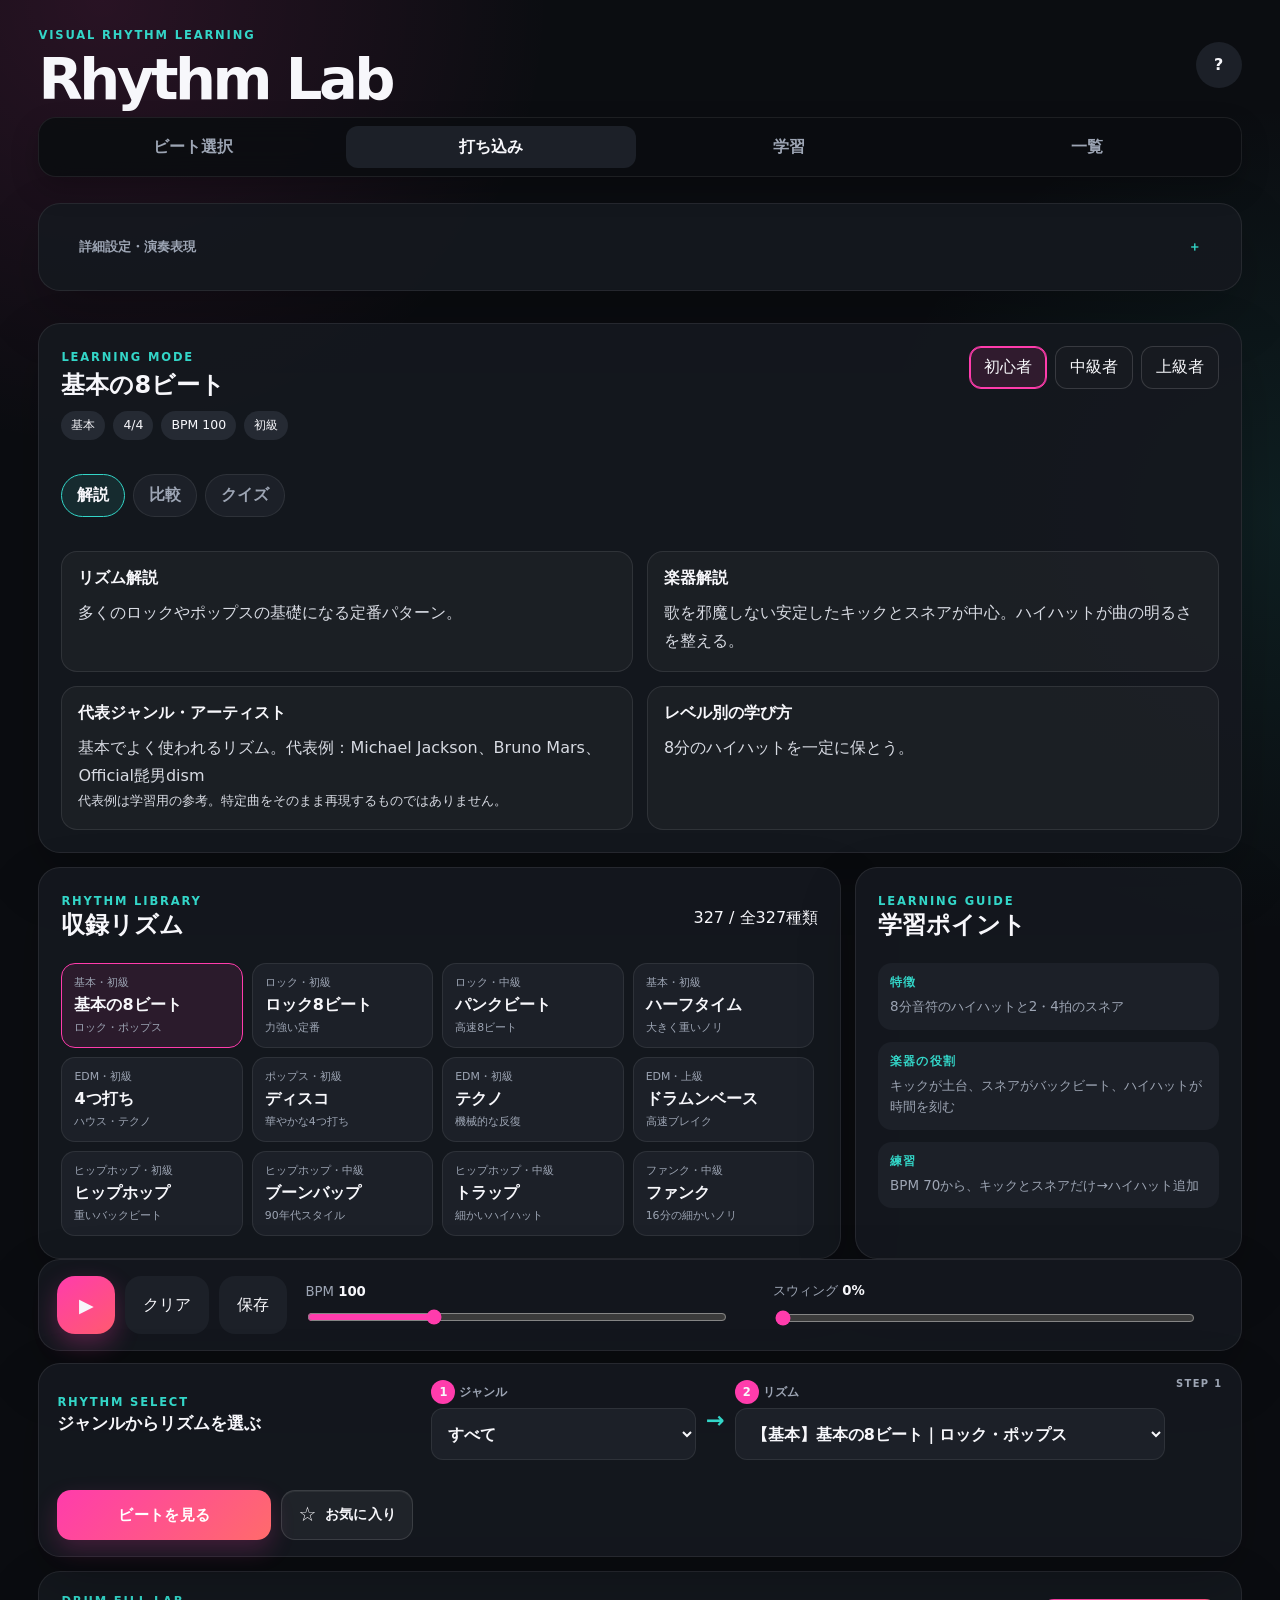
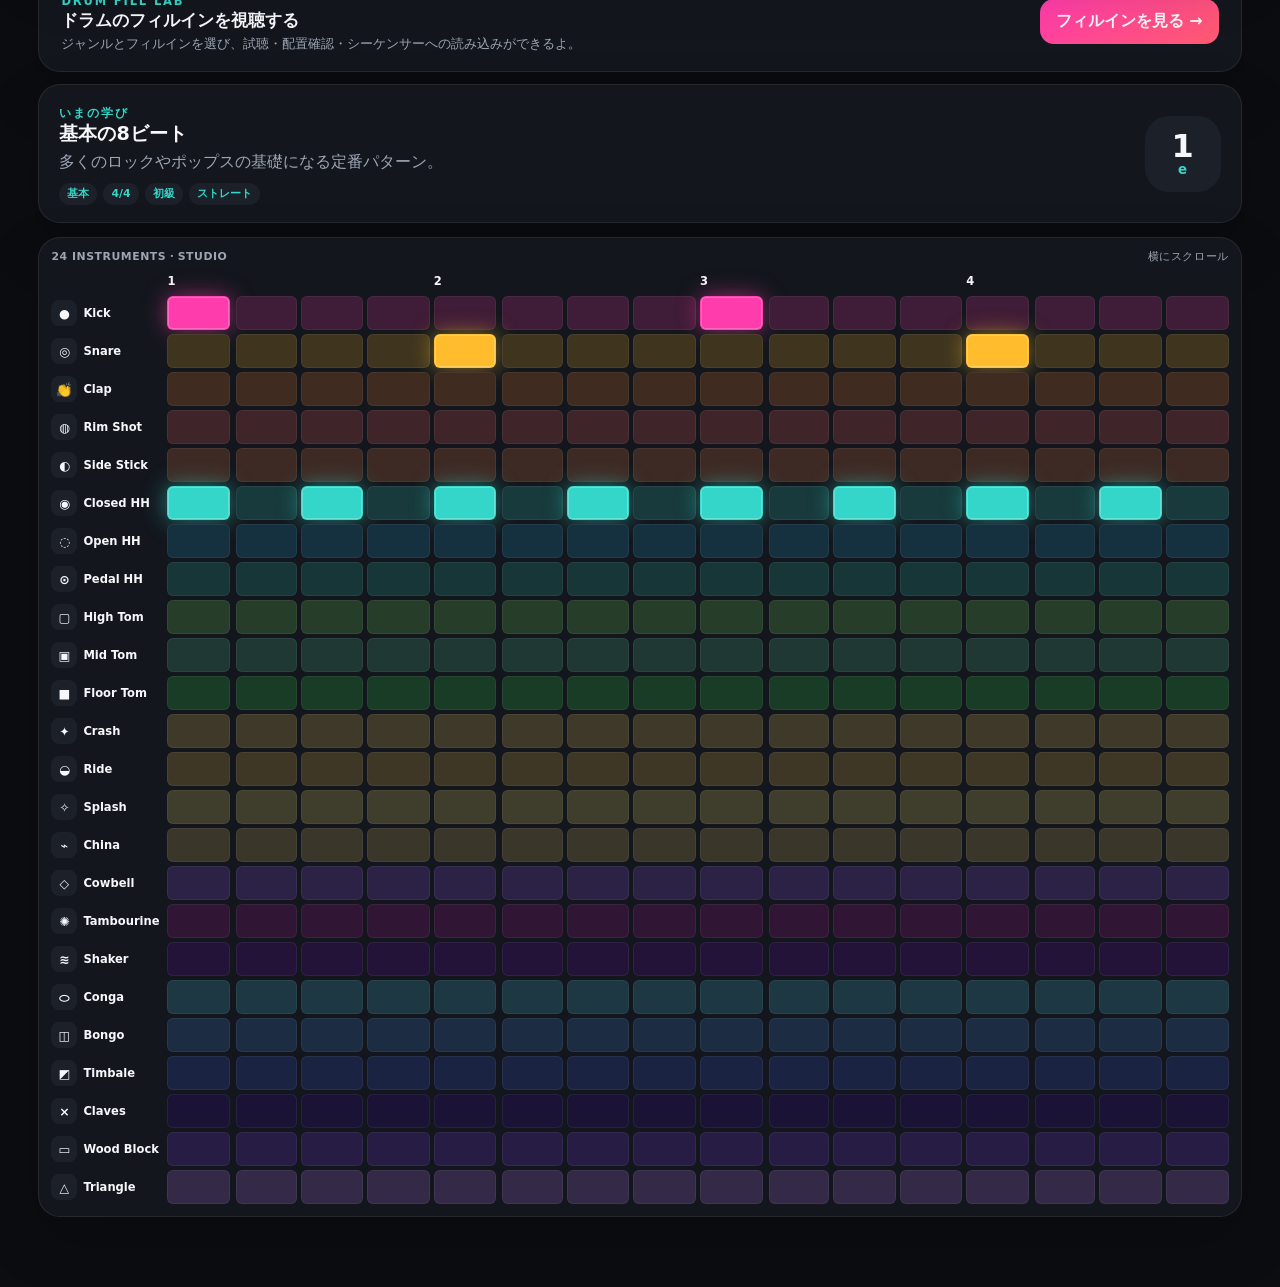
==== commit 9c08a309: "Restore fill-in page link and terminology" ====
--- a/index.html
+++ b/index.html
@@ -6,20 +6,20 @@
   <meta name="theme-color" content="#111318">
   <meta name="description" content="目で見て、聴いて、触って学べるリズム学習ビートマシン">
   <title>Rhythm Lab</title>
-  <link rel="stylesheet" href="style.css?v=19">
-  <link rel="stylesheet" href="mobile.css?v=19">
-  <link rel="stylesheet" href="rhythm-picker.css?v=19">
-  <link rel="stylesheet" href="roadmap.css?v=19">
-  <link rel="stylesheet" href="performance.css?v=19">
-  <link rel="stylesheet" href="learning.css?v=19">
-  <link rel="stylesheet" href="ui-cleanup.css?v=19">
+  <link rel="stylesheet" href="style.css?v=21">
+  <link rel="stylesheet" href="mobile.css?v=21">
+  <link rel="stylesheet" href="rhythm-picker.css?v=21">
+  <link rel="stylesheet" href="roadmap.css?v=21">
+  <link rel="stylesheet" href="performance.css?v=21">
+  <link rel="stylesheet" href="learning.css?v=21">
+  <link rel="stylesheet" href="ui-cleanup.css?v=21">
   <style>.feature-page-link{display:flex;align-items:center;justify-content:space-between;gap:18px;padding:18px 22px;margin-bottom:14px;text-decoration:none;color:inherit}.feature-page-link p{margin:4px 0 0;color:var(--muted)}.feature-page-link strong:last-child{padding:12px 16px;border-radius:14px;background:linear-gradient(145deg,var(--accent),#ff5a6f);white-space:nowrap}@media(max-width:520px){.feature-page-link{padding:15px;align-items:flex-start}.feature-page-link p{font-size:.78rem}.feature-page-link strong:last-child{padding:10px 12px;font-size:.78rem}}</style>
 </head>
 <body>
   <div class="app-shell">
     <header class="topbar compact-header"><div><p class="eyebrow">VISUAL RHYTHM LEARNING</p><h1>Rhythm Lab</h1></div><button id="helpButton" class="icon-button" type="button" aria-label="使い方を表示">?</button></header>
     <main>
-      <a class="panel feature-page-link" href="fills.html"><div><span class="section-kicker">DRUM FILL LAB</span><h2>選択したビートに合うおかずを生成</h2><p>いま選んでいるリズムを引き継いで、ジャンル・BPM・拍子に合わせたフィルを作るよ。</p></div><strong>開く →</strong></a>
+      <a class="panel feature-page-link" href="fills.html"><div><span class="section-kicker">DRUM FILL LAB</span><h2>選択したビートに合うフィルインを生成</h2><p>いま選んでいるリズムを引き継いで、ジャンル・BPM・拍子に合わせたフィルインを作るよ。</p></div><strong>フィルインページを開く →</strong></a>
       <section class="panel primary-controls" aria-label="基本操作"><div class="transport-main"><button id="playButton" class="play-button" type="button" aria-label="再生"><span class="play-icon">▶</span><span class="stop-icon">■</span></button><button id="clearButton" class="secondary-button" type="button">クリア</button><button id="saveButton" class="secondary-button" type="button">保存</button></div><label class="control-group bpm-control"><span>BPM <strong id="bpmValue">100</strong></span><input id="bpmInput" type="range" min="50" max="220" value="100"></label><label class="control-group swing-control"><span>スウィング <strong id="swingValue">0%</strong></span><input id="swingInput" type="range" min="0" max="45" value="0"></label></section>
       <section class="panel rhythm-picker simple-picker" aria-label="リズム選択"><div class="picker-title"><span class="section-kicker">RHYTHM SELECT</span><strong>ジャンルからリズムを選ぶ</strong></div><div class="two-stage-picker"><label class="picker-field"><span class="picker-number">1</span><span class="picker-label">ジャンル</span><select id="categorySelect" aria-label="ジャンルを選ぶ"><option value="all">すべて</option></select></label><span class="picker-arrow" aria-hidden="true">→</span><label class="picker-field rhythm-field"><span class="picker-number">2</span><span class="picker-label">リズム</span><select id="presetSelect" aria-label="リズムを選ぶ"></select></label><button id="favoriteButton" class="favorite-button" type="button" aria-pressed="false" aria-label="お気に入り">☆</button></div><button id="viewRhythmButton" class="view-rhythm-button" type="button">リズムを見る</button><input id="presetSearch" type="hidden" value=""></section>
       <section class="lesson-strip panel compact-lesson" aria-live="polite"><div class="lesson-main"><span class="lesson-label">いまの学び</span><h2 id="lessonTitle">自由にビートを作ろう</h2><p id="lessonText">光るマスをタップすると、その位置で音が鳴るよ。</p><div id="lessonTags" class="lesson-tags"></div></div><div class="count-display"><span id="beatCount">1</span><small id="subdivisionCount">e</small></div></section>
@@ -30,7 +30,7 @@
     </main>
   </div>
   <dialog id="rhythmViewDialog" class="rhythm-view-dialog"><div class="rhythm-view-content"><button id="closeRhythmViewButton" class="dialog-close" type="button" aria-label="閉じる">×</button><p class="eyebrow">RHYTHM MAP</p><h2 id="rhythmViewTitle">リズムの配置</h2><p id="rhythmViewDescription" class="rhythm-view-description"></p><div class="rhythm-view-legend"><span><i class="legend-on"></i>鳴る</span><span><i class="legend-off"></i>休み</span></div><div id="rhythmViewGrid" class="rhythm-view-grid"></div></div></dialog>
-  <dialog id="helpDialog"><div class="dialog-content"><button id="closeHelpButton" class="dialog-close" type="button">×</button><p class="eyebrow">HOW TO USE</p><h2>使い方</h2><ol><li>リズムを選んで再生・編集</li><li>選択した状態でおかずページを開く</li><li>長さと派手さを選んで生成</li><li>必要なときだけ詳細設定を開く</li></ol><p class="dialog-note">選択中のリズム情報はおかずページへ自動で引き継がれるよ。</p></div></dialog>
-  <script src="app.js?v=19"></script><script src="more-presets.js?v=19"></script><script src="added-beats.js?v=19"></script><script src="expressive-presets.js?v=19"></script><script src="visualizer.js?v=19"></script><script src="performance.js?v=19"></script><script src="sound-library.js?v=19"></script><script src="learning.js?v=19"></script><script src="ui-cleanup.js?v=19"></script><script src="beat-context.js?v=19"></script>
+  <dialog id="helpDialog"><div class="dialog-content"><button id="closeHelpButton" class="dialog-close" type="button">×</button><p class="eyebrow">HOW TO USE</p><h2>使い方</h2><ol><li>リズムを選んで再生・編集</li><li>選択した状態でフィルインページを開く</li><li>長さと派手さを選んで生成</li><li>必要なときだけ詳細設定を開く</li></ol><p class="dialog-note">選択中のリズム情報はフィルインページへ自動で引き継がれるよ。</p></div></dialog>
+  <script src="app.js?v=21"></script><script src="more-presets.js?v=21"></script><script src="added-beats.js?v=21"></script><script src="expressive-presets.js?v=21"></script><script src="visualizer.js?v=21"></script><script src="performance.js?v=21"></script><script src="sound-library.js?v=21"></script><script src="learning.js?v=21"></script><script src="ui-cleanup.js?v=21"></script><script src="beat-context.js?v=21"></script>
 </body>
 </html>
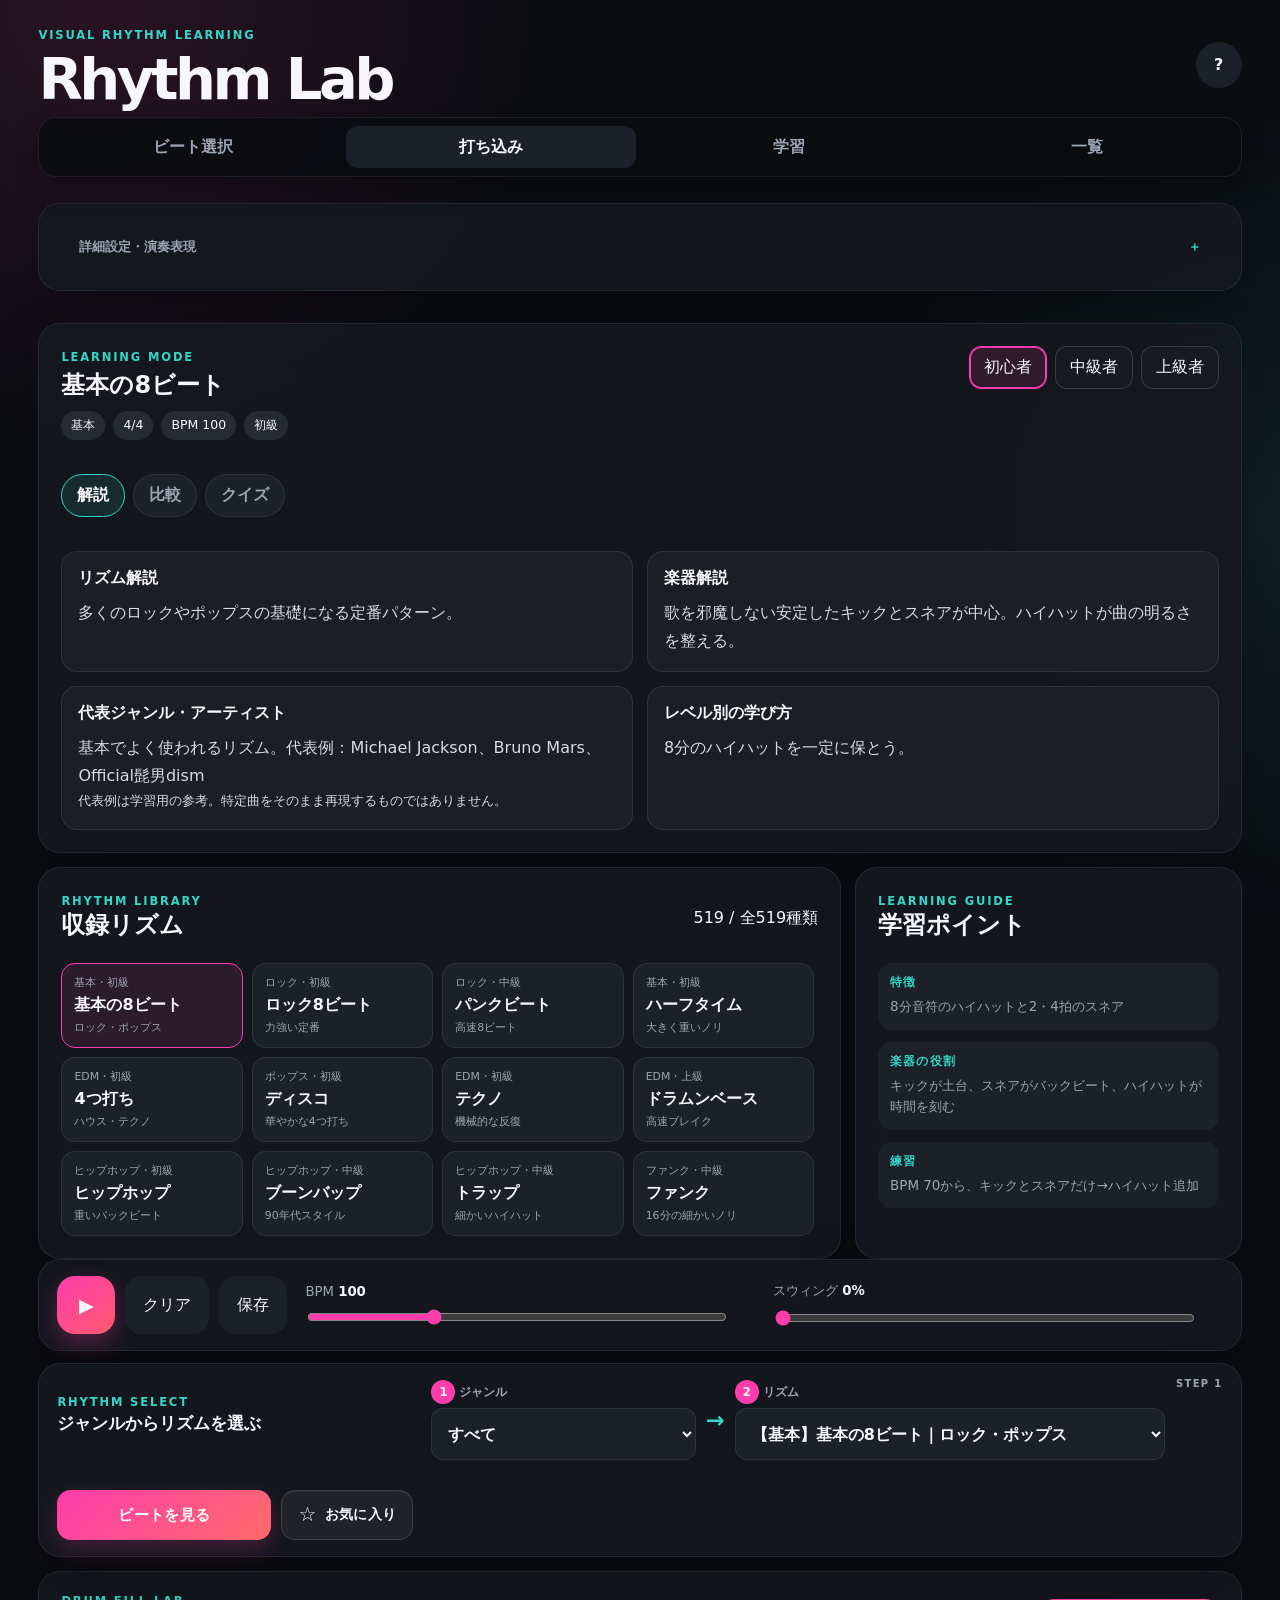
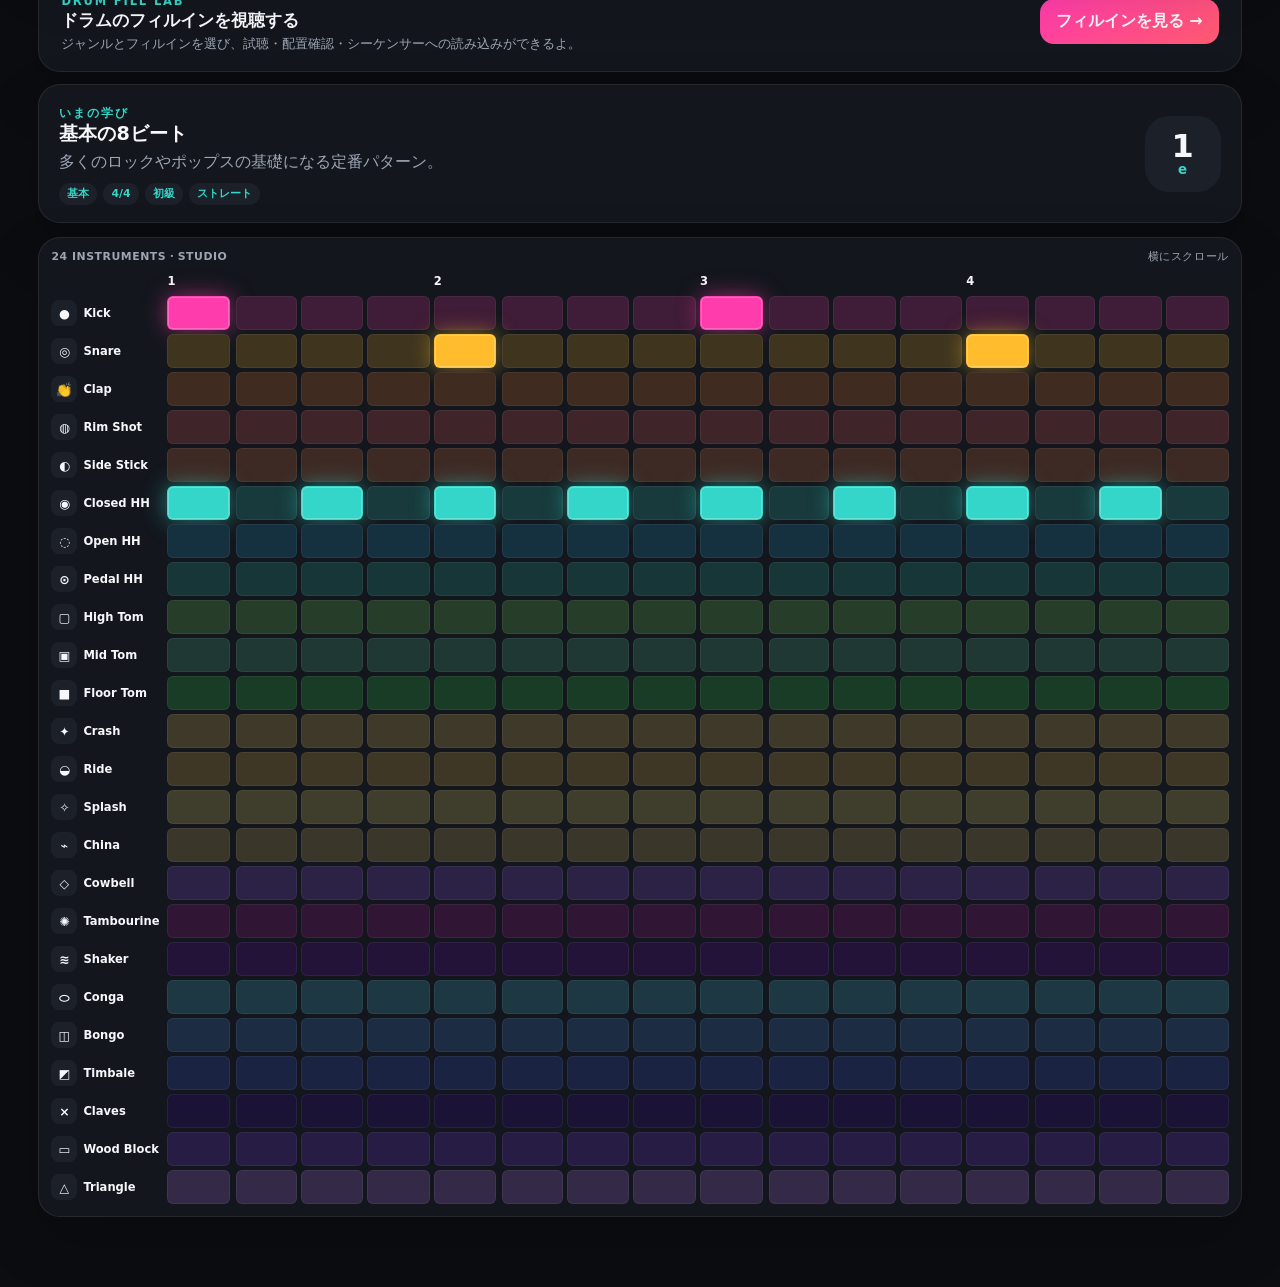
==== commit ef0419d0: "Load beat expansion presets" ====
--- a/index.html
+++ b/index.html
@@ -31,6 +31,6 @@
   </div>
   <dialog id="rhythmViewDialog" class="rhythm-view-dialog"><div class="rhythm-view-content"><button id="closeRhythmViewButton" class="dialog-close" type="button" aria-label="閉じる">×</button><p class="eyebrow">RHYTHM MAP</p><h2 id="rhythmViewTitle">リズムの配置</h2><p id="rhythmViewDescription" class="rhythm-view-description"></p><div class="rhythm-view-legend"><span><i class="legend-on"></i>鳴る</span><span><i class="legend-off"></i>休み</span></div><div id="rhythmViewGrid" class="rhythm-view-grid"></div></div></dialog>
   <dialog id="helpDialog"><div class="dialog-content"><button id="closeHelpButton" class="dialog-close" type="button">×</button><p class="eyebrow">HOW TO USE</p><h2>使い方</h2><ol><li>リズムを選んで再生・編集</li><li>選択した状態でフィルインページを開く</li><li>長さと派手さを選んで生成</li><li>必要なときだけ詳細設定を開く</li></ol><p class="dialog-note">選択中のリズム情報はフィルインページへ自動で引き継がれるよ。</p></div></dialog>
-  <script src="app.js?v=21"></script><script src="more-presets.js?v=21"></script><script src="added-beats.js?v=21"></script><script src="expressive-presets.js?v=21"></script><script src="visualizer.js?v=21"></script><script src="performance.js?v=21"></script><script src="sound-library.js?v=21"></script><script src="learning.js?v=21"></script><script src="ui-cleanup.js?v=21"></script><script src="beat-context.js?v=21"></script>
+  <script src="app.js?v=21"></script><script src="more-presets.js?v=21"></script><script src="added-beats.js?v=21"></script><script src="expressive-presets.js?v=21"></script><script src="beat-expansion.js?v=21"></script><script src="visualizer.js?v=21"></script><script src="performance.js?v=21"></script><script src="sound-library.js?v=21"></script><script src="learning.js?v=21"></script><script src="ui-cleanup.js?v=21"></script><script src="beat-context.js?v=21"></script>
 </body>
 </html>
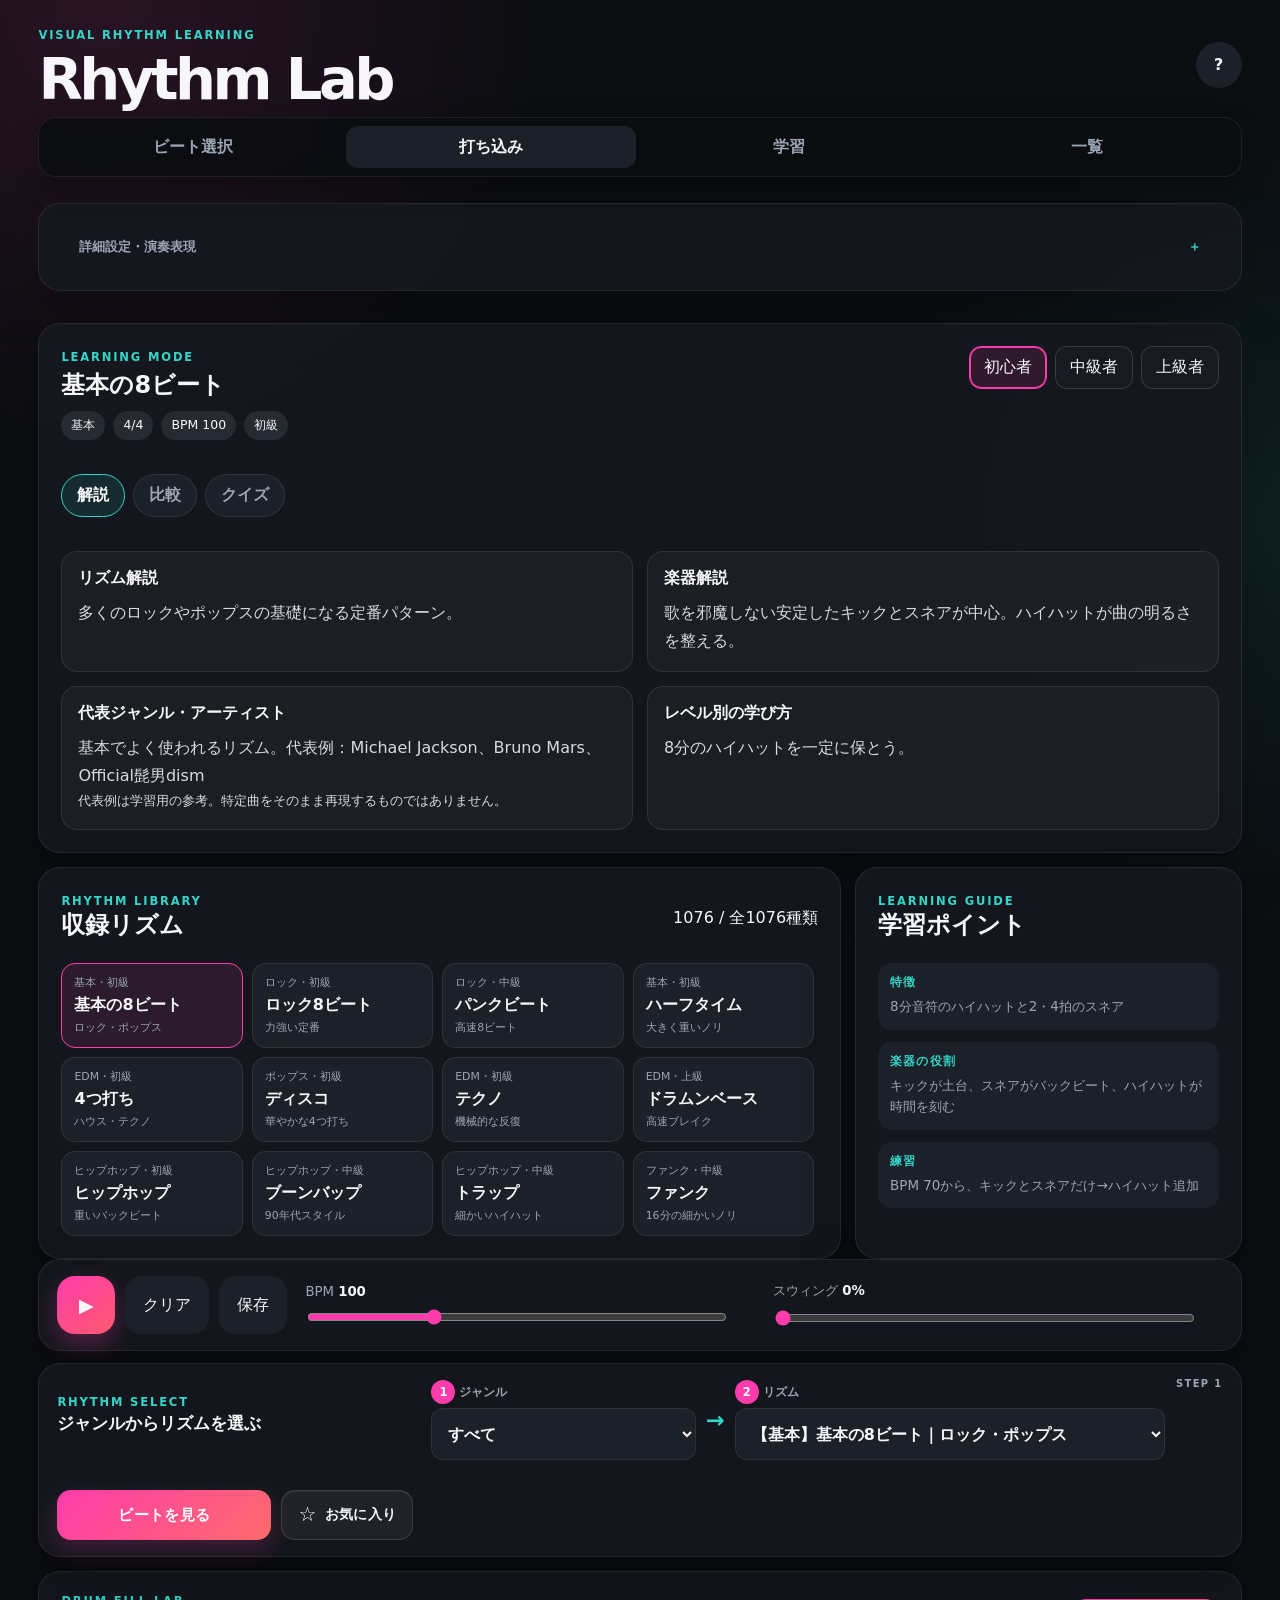
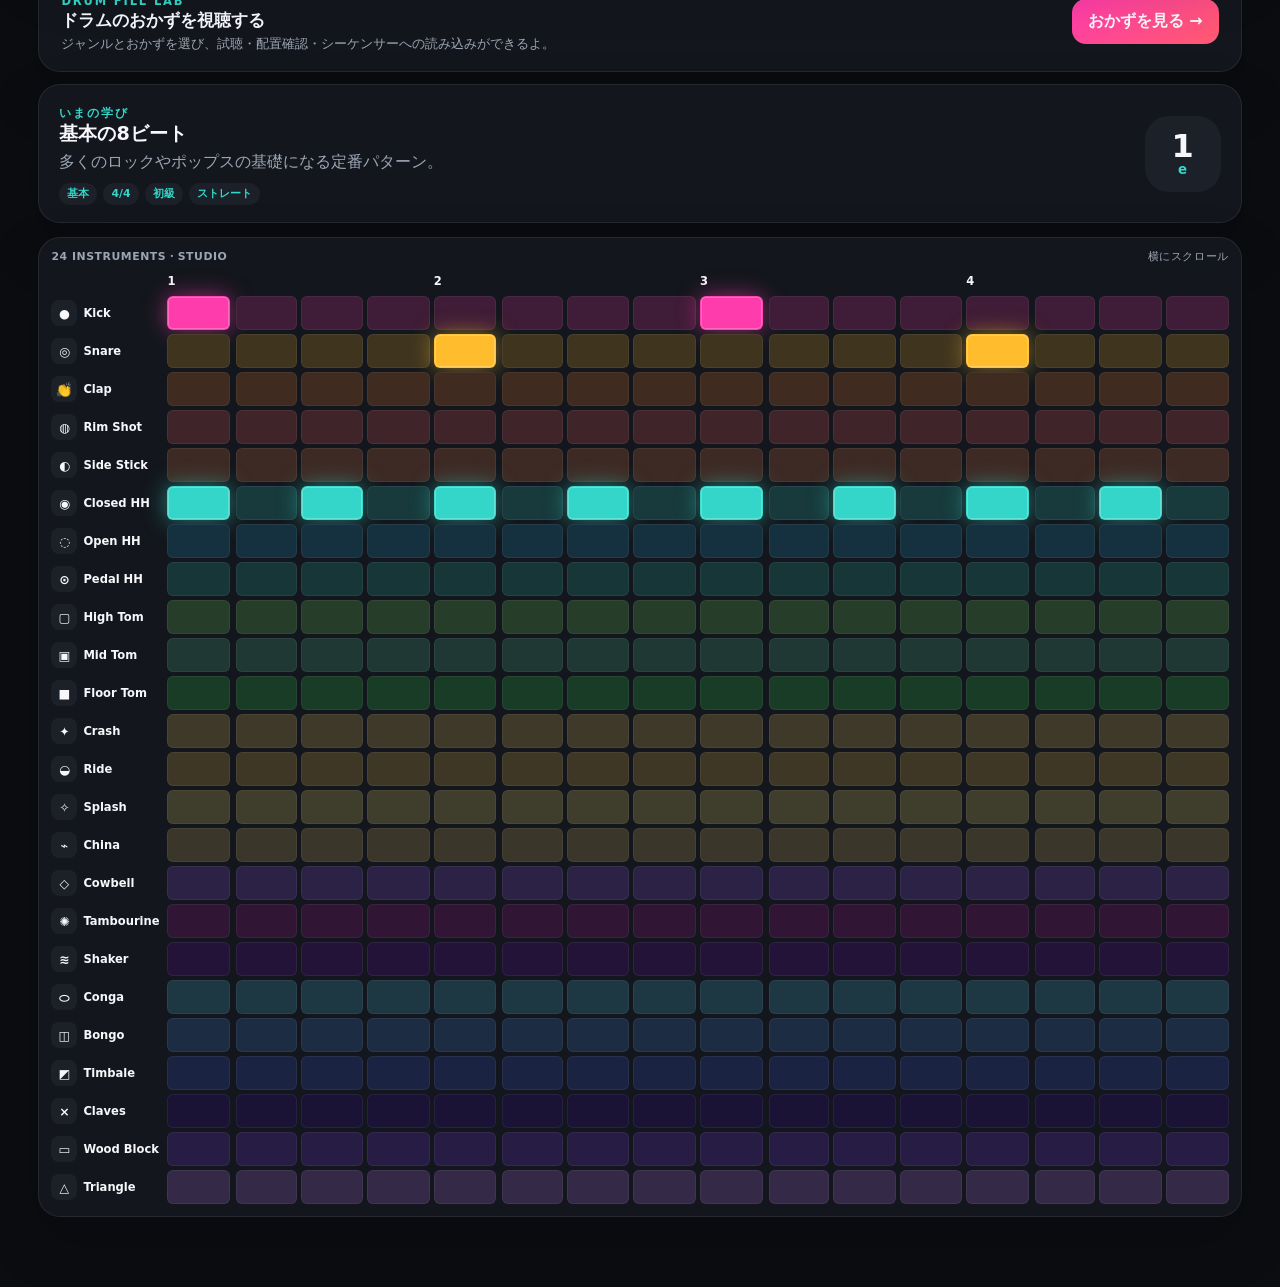
==== commit 5fec2c1b: "ジャズ再編成スクリプトを読み込み" ====
--- a/index.html
+++ b/index.html
@@ -31,6 +31,6 @@
   </div>
   <dialog id="rhythmViewDialog" class="rhythm-view-dialog"><div class="rhythm-view-content"><button id="closeRhythmViewButton" class="dialog-close" type="button" aria-label="閉じる">×</button><p class="eyebrow">RHYTHM MAP</p><h2 id="rhythmViewTitle">リズムの配置</h2><p id="rhythmViewDescription" class="rhythm-view-description"></p><div class="rhythm-view-legend"><span><i class="legend-on"></i>鳴る</span><span><i class="legend-off"></i>休み</span></div><div id="rhythmViewGrid" class="rhythm-view-grid"></div></div></dialog>
   <dialog id="helpDialog"><div class="dialog-content"><button id="closeHelpButton" class="dialog-close" type="button">×</button><p class="eyebrow">HOW TO USE</p><h2>使い方</h2><ol><li>リズムを選んで再生・編集</li><li>選択した状態でフィルインページを開く</li><li>長さと派手さを選んで生成</li><li>必要なときだけ詳細設定を開く</li></ol><p class="dialog-note">選択中のリズム情報はフィルインページへ自動で引き継がれるよ。</p></div></dialog>
-  <script src="app.js?v=21"></script><script src="more-presets.js?v=21"></script><script src="added-beats.js?v=21"></script><script src="expressive-presets.js?v=21"></script><script src="beat-expansion.js?v=21"></script><script src="visualizer.js?v=21"></script><script src="performance.js?v=21"></script><script src="sound-library.js?v=21"></script><script src="learning.js?v=21"></script><script src="ui-cleanup.js?v=21"></script><script src="beat-context.js?v=21"></script>
+  <script src="app.js?v=21"></script><script src="more-presets.js?v=21"></script><script src="added-beats.js?v=21"></script><script src="expressive-presets.js?v=21"></script><script src="beat-expansion.js?v=21"></script><script src="visualizer.js?v=21"></script><script src="performance.js?v=21"></script><script src="sound-library.js?v=21"></script><script src="jazz-rebuild.js?v=1"></script><script src="learning.js?v=21"></script><script src="ui-cleanup.js?v=21"></script><script src="beat-context.js?v=21"></script>
 </body>
 </html>
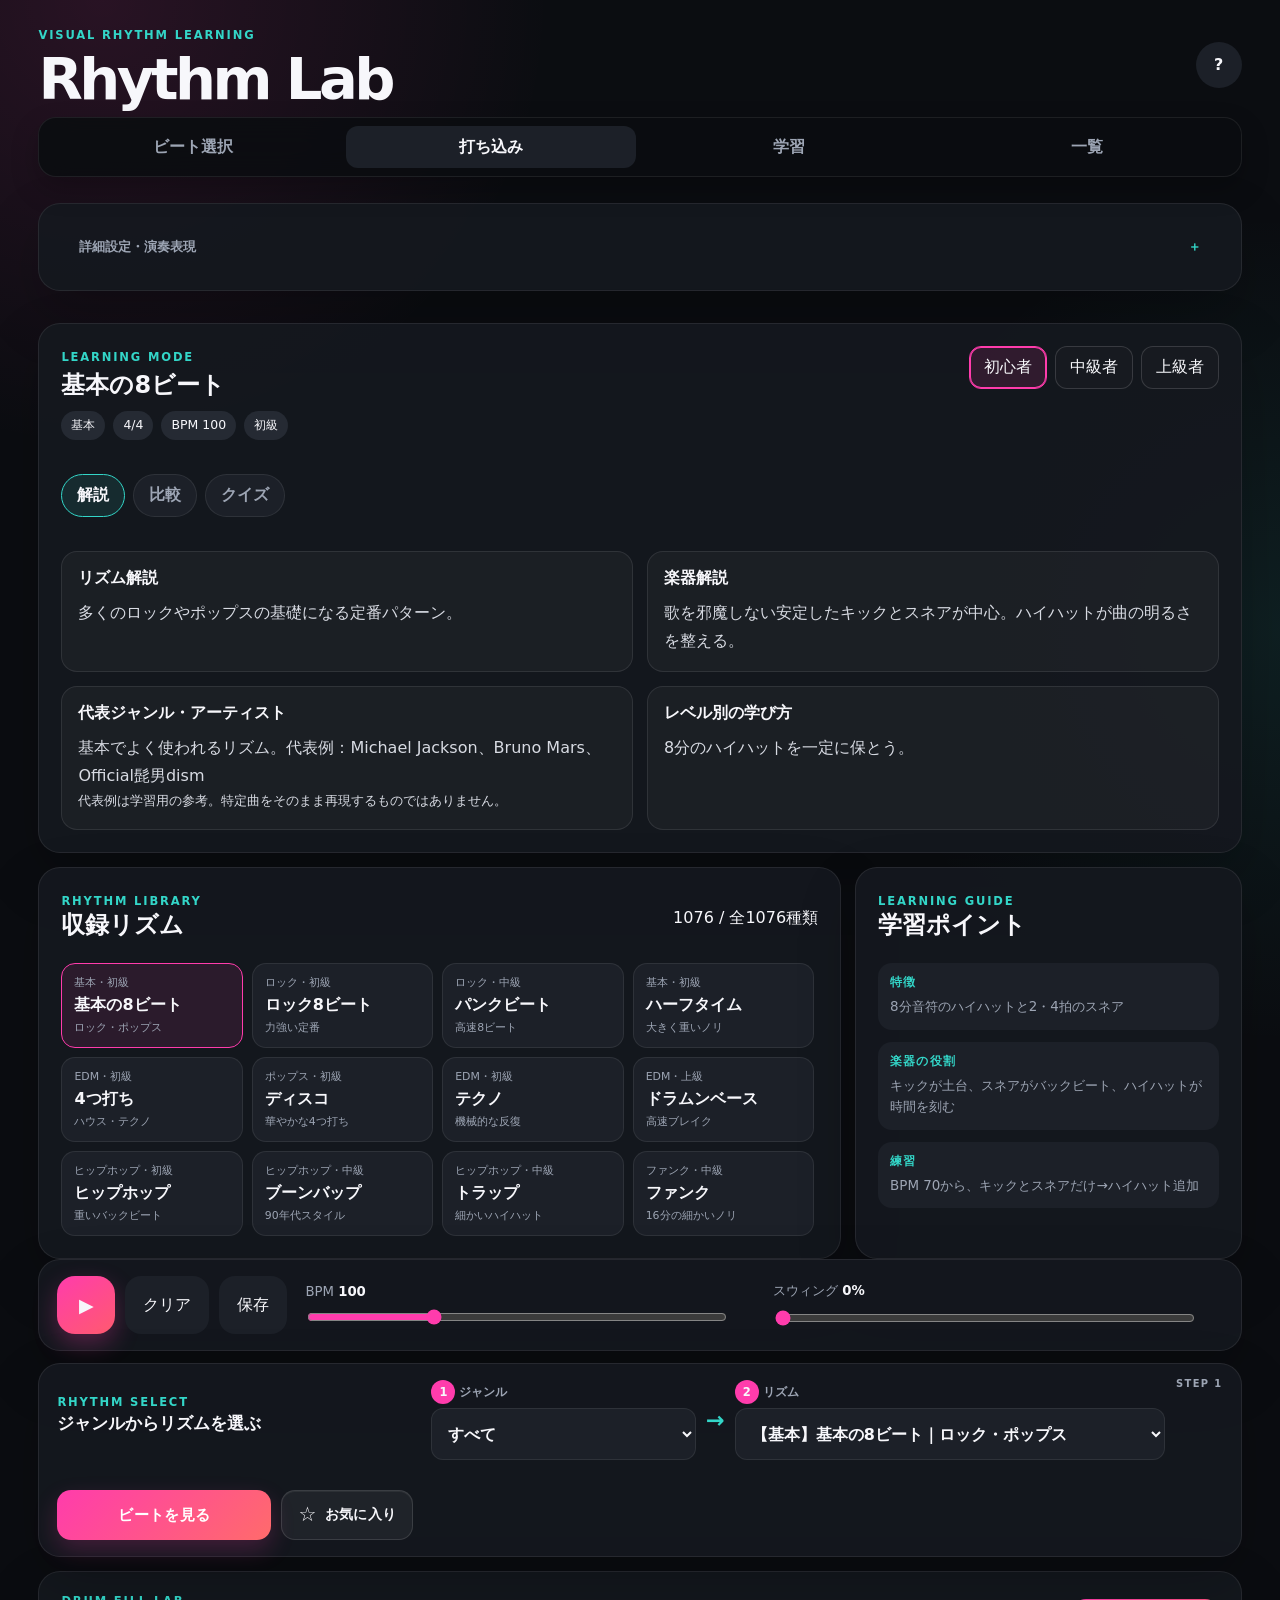
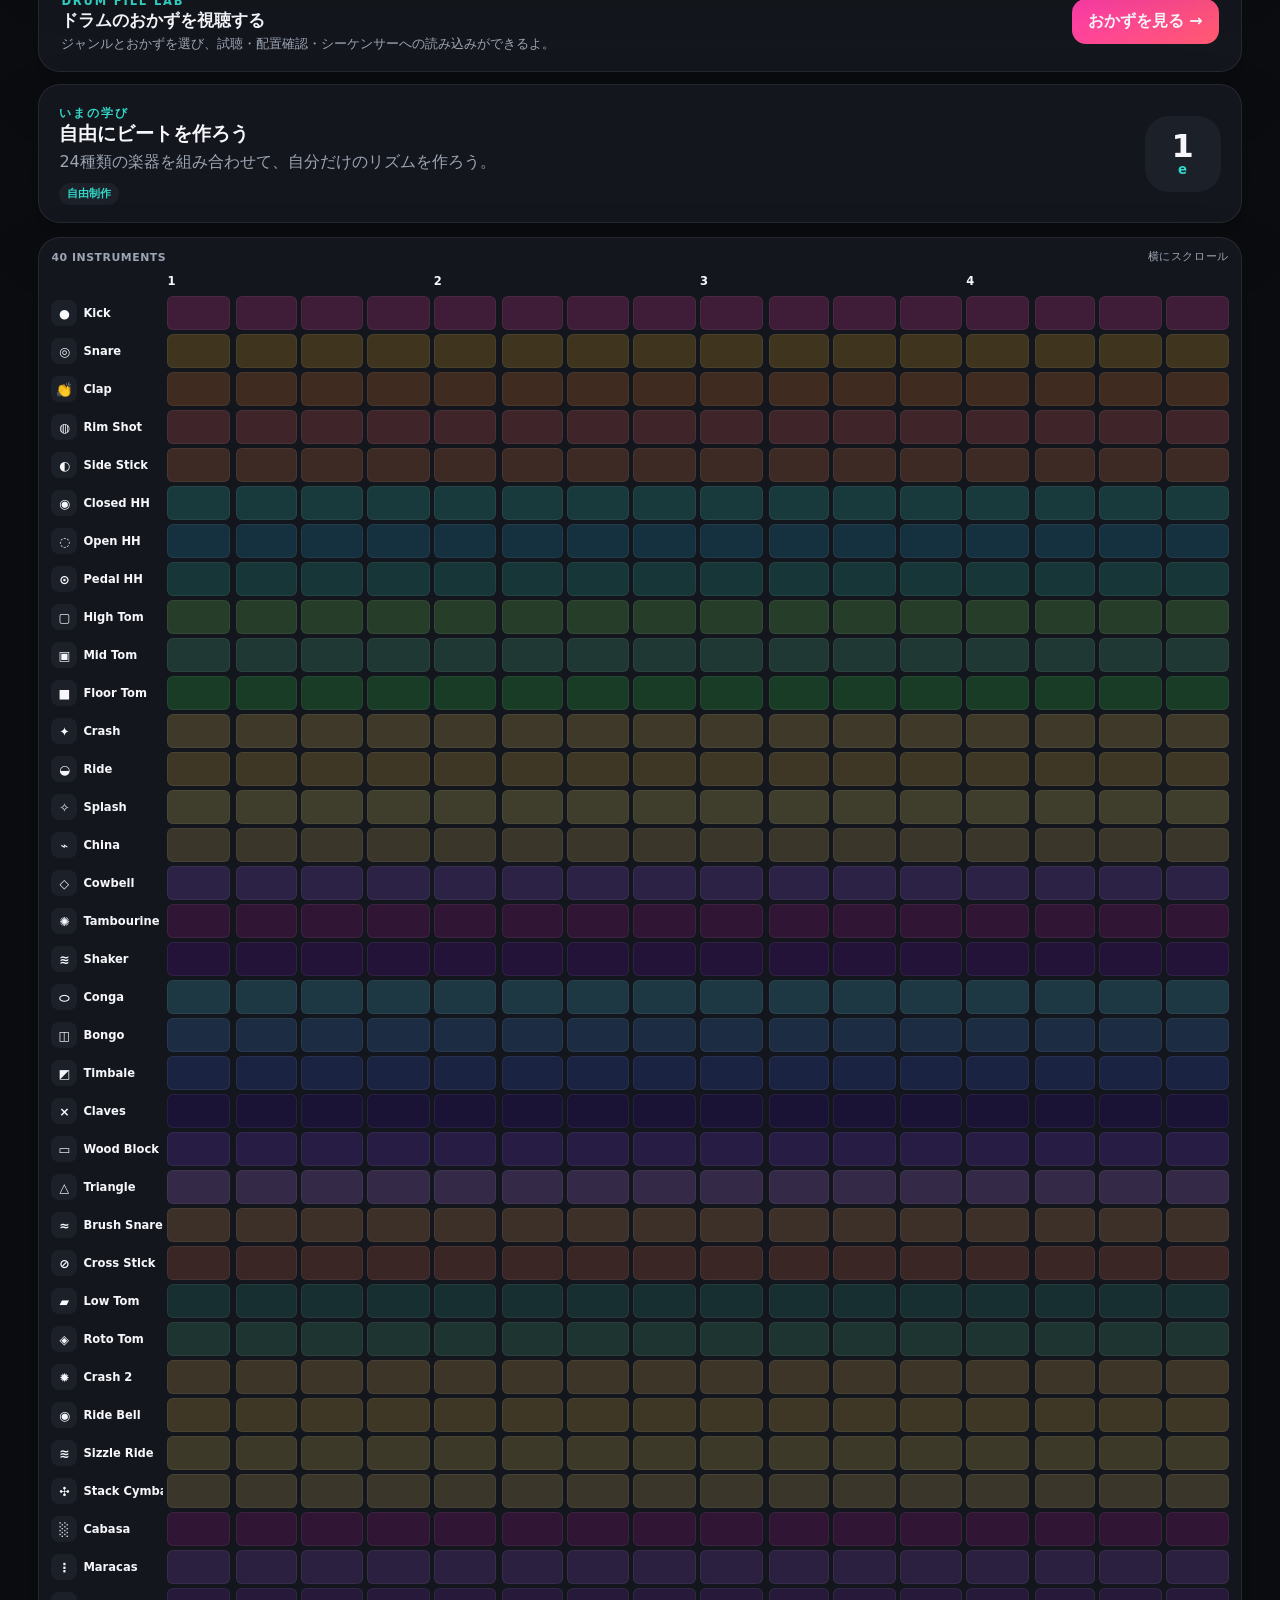
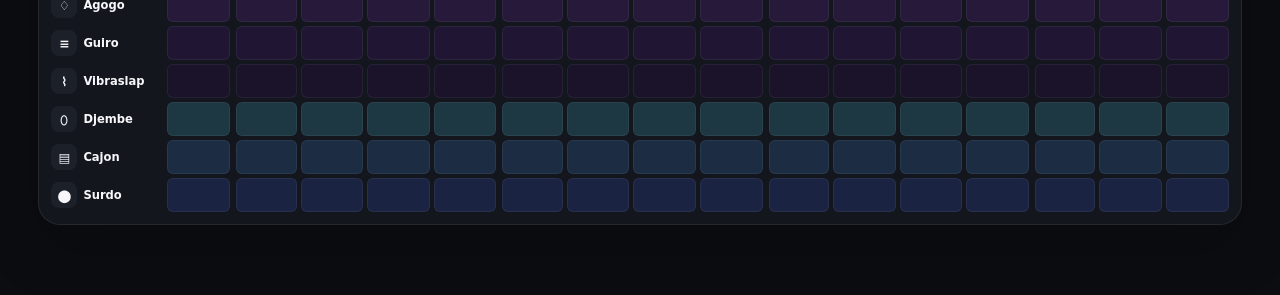
==== commit b1d97683: "追加楽器を確実に読み込み表示" ====
--- a/index.html
+++ b/index.html
@@ -31,6 +31,6 @@
   </div>
   <dialog id="rhythmViewDialog" class="rhythm-view-dialog"><div class="rhythm-view-content"><button id="closeRhythmViewButton" class="dialog-close" type="button" aria-label="閉じる">×</button><p class="eyebrow">RHYTHM MAP</p><h2 id="rhythmViewTitle">リズムの配置</h2><p id="rhythmViewDescription" class="rhythm-view-description"></p><div class="rhythm-view-legend"><span><i class="legend-on"></i>鳴る</span><span><i class="legend-off"></i>休み</span></div><div id="rhythmViewGrid" class="rhythm-view-grid"></div></div></dialog>
   <dialog id="helpDialog"><div class="dialog-content"><button id="closeHelpButton" class="dialog-close" type="button">×</button><p class="eyebrow">HOW TO USE</p><h2>使い方</h2><ol><li>リズムを選んで再生・編集</li><li>選択した状態でフィルインページを開く</li><li>長さと派手さを選んで生成</li><li>必要なときだけ詳細設定を開く</li></ol><p class="dialog-note">選択中のリズム情報はフィルインページへ自動で引き継がれるよ。</p></div></dialog>
-  <script src="app.js?v=21"></script><script src="more-presets.js?v=21"></script><script src="added-beats.js?v=21"></script><script src="expressive-presets.js?v=21"></script><script src="beat-expansion.js?v=21"></script><script src="visualizer.js?v=21"></script><script src="performance.js?v=21"></script><script src="sound-library.js?v=21"></script><script src="jazz-rebuild.js?v=1"></script><script src="learning.js?v=21"></script><script src="ui-cleanup.js?v=21"></script><script src="beat-context.js?v=21"></script>
+  <script src="app.js?v=21"></script><script src="more-presets.js?v=21"></script><script src="added-beats.js?v=21"></script><script src="expressive-presets.js?v=21"></script><script src="beat-expansion.js?v=21"></script><script src="visualizer.js?v=21"></script><script src="performance.js?v=21"></script><script src="sound-library.js?v=21"></script><script src="jazz-rebuild.js?v=2"></script><script src="learning.js?v=21"></script><script src="ui-cleanup.js?v=21"></script><script src="extra-instruments.js?v=2" data-extra-instruments="true"></script><script src="beat-context.js?v=22"></script>
 </body>
 </html>
